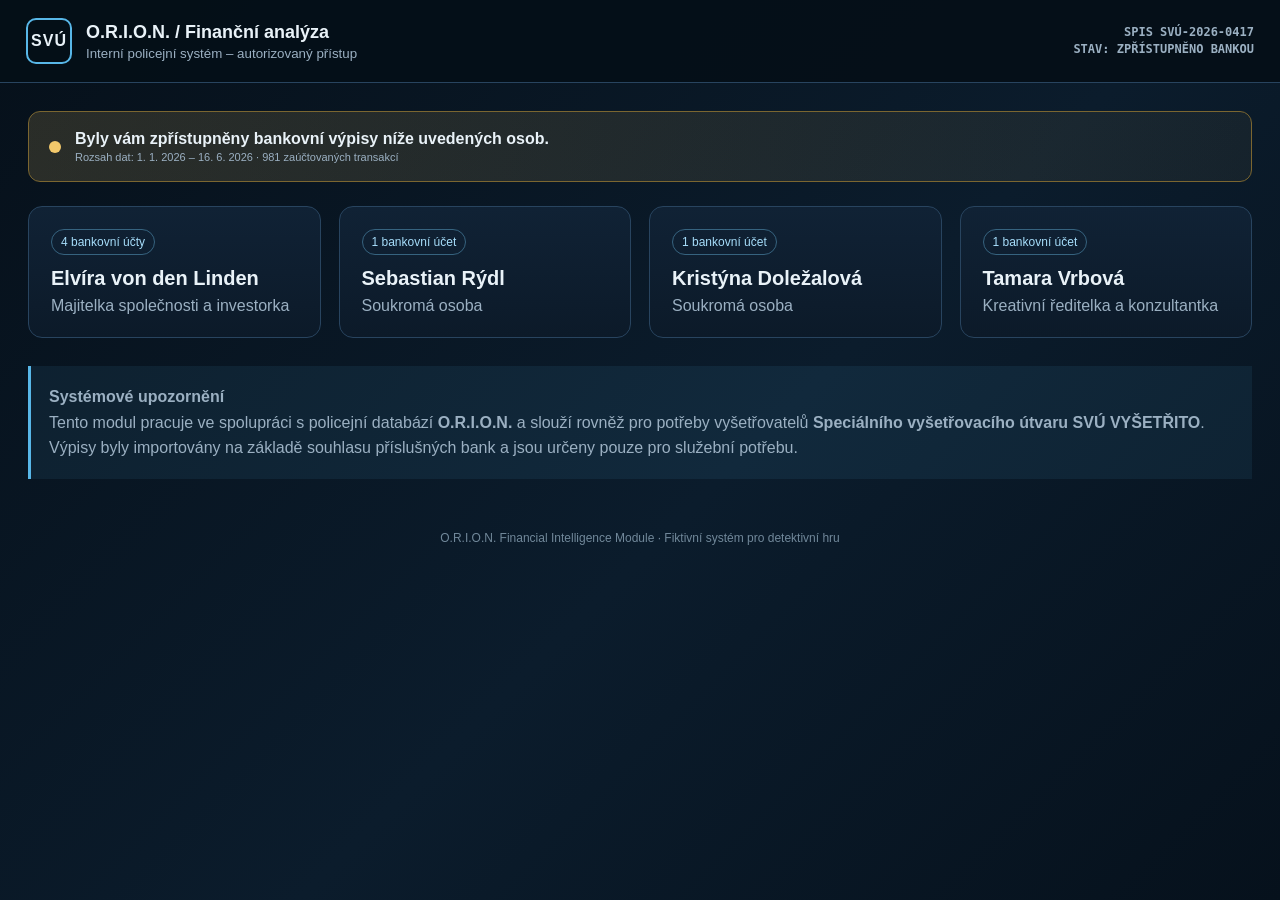
==== index.html @ c295497c "Add files via upload" ====
<!doctype html><html lang="cs"><head><meta charset="utf-8"><meta name="viewport" content="width=device-width,initial-scale=1"><title>O.R.I.O.N. – Bankovní výpisy</title><link rel="stylesheet" href="styles.css"></head><body><header class="topbar"><div class="brand"><div class="mark">SVÚ</div><div><h1>O.R.I.O.N. / Finanční analýza</h1><small>Interní policejní systém – autorizovaný přístup</small></div></div><div class="case">SPIS SVÚ-2026-0417<br>STAV: ZPŘÍSTUPNĚNO BANKOU</div></header><main class="wrap"><section class="notice"><div class="pulse"></div><div><strong>Byly vám zpřístupněny bankovní výpisy níže uvedených osob.</strong><div class="sub">Rozsah dat: 1. 1. 2026 – 16. 6. 2026 · 981 zaúčtovaných transakcí</div></div></section><section class="people"><a class="person-card" href="elvira.html"><span class="badge">4 bankovní účty</span><h2>Elvíra von den Linden</h2><p>Majitelka společnosti a investorka</p></a><a class="person-card" href="sebastian.html"><span class="badge">1 bankovní účet</span><h2>Sebastian Rýdl</h2><p>Soukromá osoba</p></a><a class="person-card" href="kristyna.html"><span class="badge">1 bankovní účet</span><h2>Kristýna Doležalová</h2><p>Soukromá osoba</p></a><a class="person-card" href="tamara.html"><span class="badge">1 bankovní účet</span><h2>Tamara Vrbová</h2><p>Kreativní ředitelka a konzultantka</p></a></section><section class="system-note"><strong>Systémové upozornění</strong><br>Tento modul pracuje ve spolupráci s policejní databází <strong>O.R.I.O.N.</strong> a slouží rovněž pro potřeby vyšetřovatelů <strong>Speciálního vyšetřovacího útvaru SVÚ VYŠETŘITO</strong>. Výpisy byly importovány na základě souhlasu příslušných bank a jsou určeny pouze pro služební potřebu.</section></main><footer class="footer">O.R.I.O.N. Financial Intelligence Module · Fiktivní systém pro detektivní hru</footer></body></html>
---- styles.css ----
*{box-sizing:border-box} :root{--bg:#08131f;--panel:#102235;--panel2:#0c1a29;--line:#28445f;--text:#e9f2f8;--muted:#9bb0c2;--accent:#58b7e8;--ok:#73d1a4;--warn:#f3c96b;--danger:#f27676} body{margin:0;font-family:Inter,Segoe UI,Arial,sans-serif;background:linear-gradient(135deg,#06101a,#0b1c2c 55%,#06111c);color:var(--text);min-height:100vh} a{color:inherit}.topbar{display:flex;align-items:center;justify-content:space-between;padding:18px 26px;border-bottom:1px solid var(--line);background:rgba(5,15,24,.95);position:sticky;top:0;z-index:20}.brand{display:flex;gap:14px;align-items:center}.mark{width:46px;height:46px;border:2px solid var(--accent);border-radius:10px;display:grid;place-items:center;font-weight:800;letter-spacing:1px}.brand h1{font-size:18px;margin:0}.brand small{display:block;color:var(--muted);margin-top:3px}.case{font:600 12px/1.4 ui-monospace,monospace;color:var(--muted);text-align:right}.wrap{max-width:1500px;margin:0 auto;padding:28px}.notice{border:1px solid #7b6630;background:linear-gradient(90deg,rgba(243,201,107,.15),rgba(243,201,107,.05));padding:18px 20px;border-radius:12px;display:flex;gap:14px;align-items:center;margin-bottom:24px}.pulse{width:12px;height:12px;border-radius:50%;background:var(--warn);box-shadow:0 0 0 0 rgba(243,201,107,.7);animation:pulse 1.35s infinite}@keyframes pulse{70%{box-shadow:0 0 0 12px rgba(243,201,107,0)}100%{box-shadow:0 0 0 0 rgba(243,201,107,0)}}.people{display:grid;grid-template-columns:repeat(4,minmax(0,1fr));gap:18px}.person-card{display:block;text-decoration:none;background:linear-gradient(180deg,var(--panel),var(--panel2));border:1px solid var(--line);border-radius:14px;padding:22px;transition:.2s}.person-card:hover{transform:translateY(-3px);border-color:var(--accent);box-shadow:0 14px 30px rgba(0,0,0,.25)}.person-card h2{font-size:20px;margin:12px 0 7px}.person-card p{color:var(--muted);margin:0}.badge{display:inline-flex;align-items:center;gap:6px;padding:5px 9px;border-radius:999px;border:1px solid #36637f;color:#a6ddfa;font-size:12px}.system-note{margin-top:28px;padding:18px;border-left:3px solid var(--accent);background:rgba(88,183,232,.08);color:var(--muted);line-height:1.6}.footer{padding:24px 28px;color:#71889a;text-align:center;font-size:12px}.back{text-decoration:none;color:#bde7ff;font-size:13px}.person-head{display:flex;justify-content:space-between;align-items:flex-end;gap:20px;margin-bottom:18px}.person-head h2{font-size:30px;margin:8px 0 4px}.person-head p{margin:0;color:var(--muted)}.account-tabs{display:flex;gap:10px;flex-wrap:wrap;margin-bottom:18px}.account-tab{cursor:pointer;background:#0b1a29;border:1px solid var(--line);color:var(--text);border-radius:10px;padding:11px 14px;text-align:left}.account-tab.active{border-color:var(--accent);background:#12314a;box-shadow:inset 0 0 0 1px rgba(88,183,232,.25)}.account-tab small{display:block;color:var(--muted);margin-top:4px}.detail-grid{display:grid;grid-template-columns:minmax(0,1fr) 360px;gap:20px}.panel{background:rgba(13,29,44,.92);border:1px solid var(--line);border-radius:14px;overflow:hidden}.panel-head{padding:18px 20px;border-bottom:1px solid var(--line);display:flex;justify-content:space-between;gap:16px;align-items:center}.panel-head h3{margin:0;font-size:16px}.balance{font-size:25px;font-weight:800}.balance small{display:block;text-align:right;color:var(--muted);font-size:11px;font-weight:500}.stats{display:grid;grid-template-columns:repeat(3,1fr);gap:1px;background:var(--line);border-bottom:1px solid var(--line)}.stat{background:#0e2031;padding:13px 16px}.stat span{display:block;color:var(--muted);font-size:11px;text-transform:uppercase}.stat strong{display:block;margin-top:5px;font-size:15px}.filters{display:grid;grid-template-columns:180px minmax(190px,1fr) 155px 155px auto;gap:10px;padding:15px;border-bottom:1px solid var(--line);background:#0a1927}.filters input,.filters select,.analysis-box select{width:100%;background:#071421;border:1px solid #31506a;color:var(--text);border-radius:8px;padding:10px 11px}.btn{cursor:pointer;background:#1685ba;color:white;border:0;border-radius:8px;padding:10px 14px;font-weight:700}.btn.secondary{background:#263f54}.search-hint{font-size:11px;color:var(--muted);padding:0 15px 12px;background:#0a1927}.table-wrap{overflow:auto;max-height:650px}.tx-table{width:100%;border-collapse:collapse;min-width:1050px}.tx-table th{position:sticky;top:0;background:#10263a;color:#9fb5c6;text-align:left;font-size:11px;text-transform:uppercase;letter-spacing:.04em;padding:10px 12px;border-bottom:1px solid var(--line);z-index:2}.tx-table td{padding:12px;border-bottom:1px solid rgba(40,68,95,.55);font-size:13px;vertical-align:top}.tx-table tr:hover td{background:rgba(88,183,232,.04)}.cp{font-weight:700}.sub{color:var(--muted);font-size:11px;margin-top:3px}.amount{text-align:right;font-weight:800;white-space:nowrap}.amount.in{color:var(--ok)}.amount.out{color:#ff9c9c}.side{display:flex;flex-direction:column;gap:16px}.analysis-box{padding:18px}.analysis-box h3{margin:0 0 7px;font-size:16px}.analysis-box p{color:var(--muted);font-size:12px;line-height:1.5;margin:0 0 14px}.analysis-box .btn{width:100%;margin-top:10px}.progress{height:8px;background:#07131f;border-radius:999px;overflow:hidden;margin-top:12px;display:none}.progress i{display:block;height:100%;width:0;background:linear-gradient(90deg,#4ca8d6,#78d8b0)}.analysis-results{margin-top:14px;max-height:390px;overflow:auto}.result-card{border:1px solid #2b4a64;border-radius:10px;padding:12px;margin-bottom:10px;background:#0a1a28}.result-card h4{margin:0 0 8px;font-size:13px}.result-card .row{display:flex;justify-content:space-between;gap:12px;padding:6px 0;border-top:1px solid rgba(40,68,95,.5);font-size:12px}.empty{padding:24px;color:var(--muted);text-align:center}.tag{display:inline-block;padding:3px 7px;border-radius:999px;background:#183a52;color:#b9e6ff;font-size:10px}.statusline{font-size:12px;color:var(--muted);padding:10px 15px;border-bottom:1px solid var(--line)}.noscript{margin:30px;padding:20px;background:#402020}@media(max-width:1100px){.people{grid-template-columns:repeat(2,1fr)}.detail-grid{grid-template-columns:1fr}.side{display:grid;grid-template-columns:1fr 1fr}.filters{grid-template-columns:1fr 1fr}.filters .btn{grid-column:span 2}}@media(max-width:680px){.wrap{padding:16px}.people{grid-template-columns:1fr}.topbar{padding:14px}.case{display:none}.person-head{align-items:flex-start;flex-direction:column}.side{grid-template-columns:1fr}.filters{grid-template-columns:1fr}.filters .btn{grid-column:auto}.stats{grid-template-columns:1fr}.panel-head{align-items:flex-start;flex-direction:column}.balance small{text-align:left}}
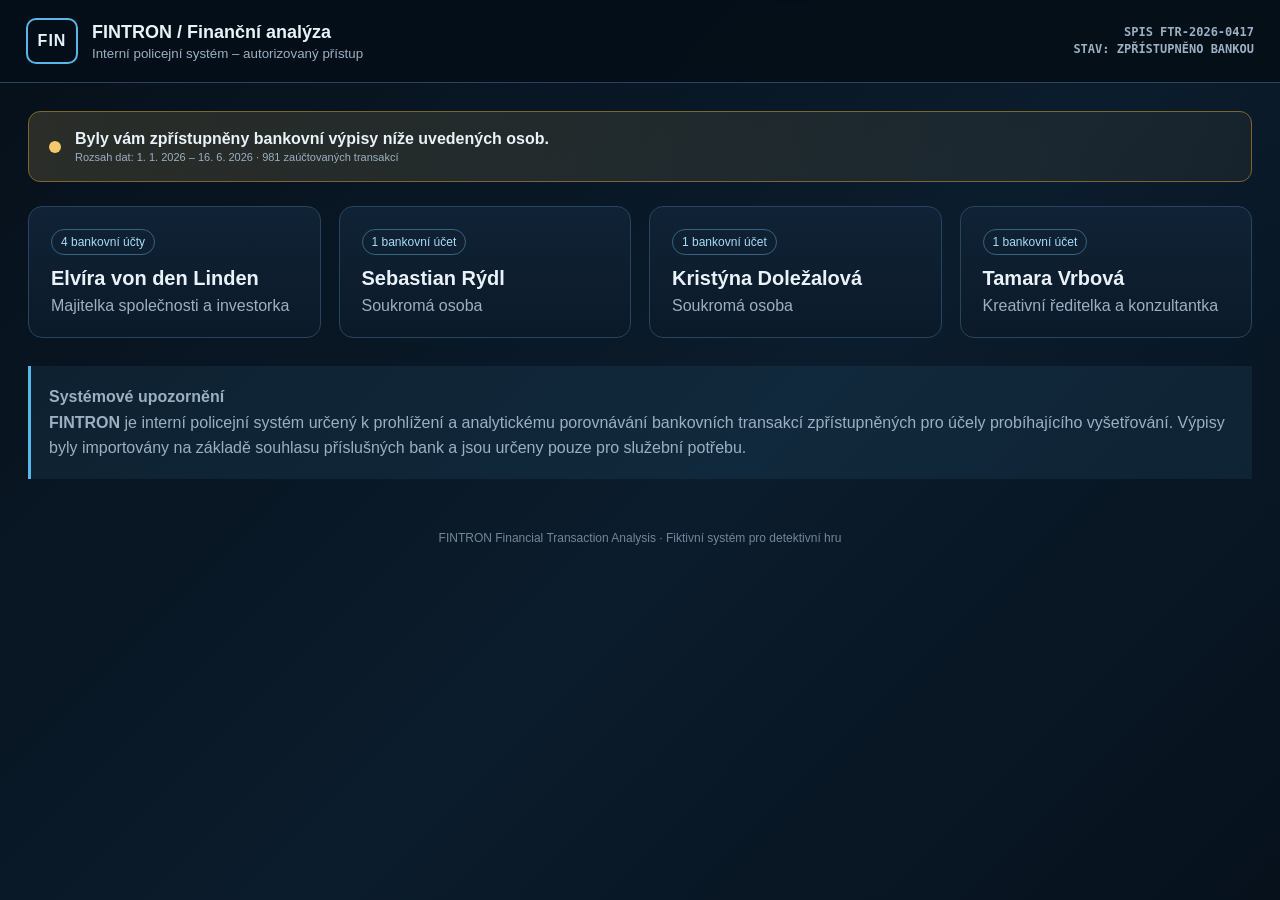
==== commit 02464551: "Add files via upload" ====
--- a/index.html
+++ b/index.html
@@ -1 +1 @@
-<!doctype html><html lang="cs"><head><meta charset="utf-8"><meta name="viewport" content="width=device-width,initial-scale=1"><title>O.R.I.O.N. – Bankovní výpisy</title><link rel="stylesheet" href="styles.css"></head><body><header class="topbar"><div class="brand"><div class="mark">SVÚ</div><div><h1>O.R.I.O.N. / Finanční analýza</h1><small>Interní policejní systém – autorizovaný přístup</small></div></div><div class="case">SPIS SVÚ-2026-0417<br>STAV: ZPŘÍSTUPNĚNO BANKOU</div></header><main class="wrap"><section class="notice"><div class="pulse"></div><div><strong>Byly vám zpřístupněny bankovní výpisy níže uvedených osob.</strong><div class="sub">Rozsah dat: 1. 1. 2026 – 16. 6. 2026 · 981 zaúčtovaných transakcí</div></div></section><section class="people"><a class="person-card" href="elvira.html"><span class="badge">4 bankovní účty</span><h2>Elvíra von den Linden</h2><p>Majitelka společnosti a investorka</p></a><a class="person-card" href="sebastian.html"><span class="badge">1 bankovní účet</span><h2>Sebastian Rýdl</h2><p>Soukromá osoba</p></a><a class="person-card" href="kristyna.html"><span class="badge">1 bankovní účet</span><h2>Kristýna Doležalová</h2><p>Soukromá osoba</p></a><a class="person-card" href="tamara.html"><span class="badge">1 bankovní účet</span><h2>Tamara Vrbová</h2><p>Kreativní ředitelka a konzultantka</p></a></section><section class="system-note"><strong>Systémové upozornění</strong><br>Tento modul pracuje ve spolupráci s policejní databází <strong>O.R.I.O.N.</strong> a slouží rovněž pro potřeby vyšetřovatelů <strong>Speciálního vyšetřovacího útvaru SVÚ VYŠETŘITO</strong>. Výpisy byly importovány na základě souhlasu příslušných bank a jsou určeny pouze pro služební potřebu.</section></main><footer class="footer">O.R.I.O.N. Financial Intelligence Module · Fiktivní systém pro detektivní hru</footer></body></html>+<!doctype html><html lang="cs"><head><meta charset="utf-8"><meta name="viewport" content="width=device-width,initial-scale=1"><title>FINTRON – Bankovní výpisy</title><link rel="stylesheet" href="styles.css"></head><body><header class="topbar"><div class="brand"><div class="mark">FIN</div><div><h1>FINTRON / Finanční analýza</h1><small>Interní policejní systém – autorizovaný přístup</small></div></div><div class="case">SPIS FTR-2026-0417<br>STAV: ZPŘÍSTUPNĚNO BANKOU</div></header><main class="wrap"><section class="notice"><div class="pulse"></div><div><strong>Byly vám zpřístupněny bankovní výpisy níže uvedených osob.</strong><div class="sub">Rozsah dat: 1. 1. 2026 – 16. 6. 2026 · 981 zaúčtovaných transakcí</div></div></section><section class="people"><a class="person-card" href="elvira.html"><span class="badge">4 bankovní účty</span><h2>Elvíra von den Linden</h2><p>Majitelka společnosti a investorka</p></a><a class="person-card" href="sebastian.html"><span class="badge">1 bankovní účet</span><h2>Sebastian Rýdl</h2><p>Soukromá osoba</p></a><a class="person-card" href="kristyna.html"><span class="badge">1 bankovní účet</span><h2>Kristýna Doležalová</h2><p>Soukromá osoba</p></a><a class="person-card" href="tamara.html"><span class="badge">1 bankovní účet</span><h2>Tamara Vrbová</h2><p>Kreativní ředitelka a konzultantka</p></a></section><section class="system-note"><strong>Systémové upozornění</strong><br><strong>FINTRON</strong> je interní policejní systém určený k prohlížení a analytickému porovnávání bankovních transakcí zpřístupněných pro účely probíhajícího vyšetřování. Výpisy byly importovány na základě souhlasu příslušných bank a jsou určeny pouze pro služební potřebu.</section></main><footer class="footer">FINTRON Financial Transaction Analysis · Fiktivní systém pro detektivní hru</footer></body></html>
--- a/styles.css
+++ b/styles.css
@@ -1 +1 @@
-*{box-sizing:border-box} :root{--bg:#08131f;--panel:#102235;--panel2:#0c1a29;--line:#28445f;--text:#e9f2f8;--muted:#9bb0c2;--accent:#58b7e8;--ok:#73d1a4;--warn:#f3c96b;--danger:#f27676} body{margin:0;font-family:Inter,Segoe UI,Arial,sans-serif;background:linear-gradient(135deg,#06101a,#0b1c2c 55%,#06111c);color:var(--text);min-height:100vh} a{color:inherit}.topbar{display:flex;align-items:center;justify-content:space-between;padding:18px 26px;border-bottom:1px solid var(--line);background:rgba(5,15,24,.95);position:sticky;top:0;z-index:20}.brand{display:flex;gap:14px;align-items:center}.mark{width:46px;height:46px;border:2px solid var(--accent);border-radius:10px;display:grid;place-items:center;font-weight:800;letter-spacing:1px}.brand h1{font-size:18px;margin:0}.brand small{display:block;color:var(--muted);margin-top:3px}.case{font:600 12px/1.4 ui-monospace,monospace;color:var(--muted);text-align:right}.wrap{max-width:1500px;margin:0 auto;padding:28px}.notice{border:1px solid #7b6630;background:linear-gradient(90deg,rgba(243,201,107,.15),rgba(243,201,107,.05));padding:18px 20px;border-radius:12px;display:flex;gap:14px;align-items:center;margin-bottom:24px}.pulse{width:12px;height:12px;border-radius:50%;background:var(--warn);box-shadow:0 0 0 0 rgba(243,201,107,.7);animation:pulse 1.35s infinite}@keyframes pulse{70%{box-shadow:0 0 0 12px rgba(243,201,107,0)}100%{box-shadow:0 0 0 0 rgba(243,201,107,0)}}.people{display:grid;grid-template-columns:repeat(4,minmax(0,1fr));gap:18px}.person-card{display:block;text-decoration:none;background:linear-gradient(180deg,var(--panel),var(--panel2));border:1px solid var(--line);border-radius:14px;padding:22px;transition:.2s}.person-card:hover{transform:translateY(-3px);border-color:var(--accent);box-shadow:0 14px 30px rgba(0,0,0,.25)}.person-card h2{font-size:20px;margin:12px 0 7px}.person-card p{color:var(--muted);margin:0}.badge{display:inline-flex;align-items:center;gap:6px;padding:5px 9px;border-radius:999px;border:1px solid #36637f;color:#a6ddfa;font-size:12px}.system-note{margin-top:28px;padding:18px;border-left:3px solid var(--accent);background:rgba(88,183,232,.08);color:var(--muted);line-height:1.6}.footer{padding:24px 28px;color:#71889a;text-align:center;font-size:12px}.back{text-decoration:none;color:#bde7ff;font-size:13px}.person-head{display:flex;justify-content:space-between;align-items:flex-end;gap:20px;margin-bottom:18px}.person-head h2{font-size:30px;margin:8px 0 4px}.person-head p{margin:0;color:var(--muted)}.account-tabs{display:flex;gap:10px;flex-wrap:wrap;margin-bottom:18px}.account-tab{cursor:pointer;background:#0b1a29;border:1px solid var(--line);color:var(--text);border-radius:10px;padding:11px 14px;text-align:left}.account-tab.active{border-color:var(--accent);background:#12314a;box-shadow:inset 0 0 0 1px rgba(88,183,232,.25)}.account-tab small{display:block;color:var(--muted);margin-top:4px}.detail-grid{display:grid;grid-template-columns:minmax(0,1fr) 360px;gap:20px}.panel{background:rgba(13,29,44,.92);border:1px solid var(--line);border-radius:14px;overflow:hidden}.panel-head{padding:18px 20px;border-bottom:1px solid var(--line);display:flex;justify-content:space-between;gap:16px;align-items:center}.panel-head h3{margin:0;font-size:16px}.balance{font-size:25px;font-weight:800}.balance small{display:block;text-align:right;color:var(--muted);font-size:11px;font-weight:500}.stats{display:grid;grid-template-columns:repeat(3,1fr);gap:1px;background:var(--line);border-bottom:1px solid var(--line)}.stat{background:#0e2031;padding:13px 16px}.stat span{display:block;color:var(--muted);font-size:11px;text-transform:uppercase}.stat strong{display:block;margin-top:5px;font-size:15px}.filters{display:grid;grid-template-columns:180px minmax(190px,1fr) 155px 155px auto;gap:10px;padding:15px;border-bottom:1px solid var(--line);background:#0a1927}.filters input,.filters select,.analysis-box select{width:100%;background:#071421;border:1px solid #31506a;color:var(--text);border-radius:8px;padding:10px 11px}.btn{cursor:pointer;background:#1685ba;color:white;border:0;border-radius:8px;padding:10px 14px;font-weight:700}.btn.secondary{background:#263f54}.search-hint{font-size:11px;color:var(--muted);padding:0 15px 12px;background:#0a1927}.table-wrap{overflow:auto;max-height:650px}.tx-table{width:100%;border-collapse:collapse;min-width:1050px}.tx-table th{position:sticky;top:0;background:#10263a;color:#9fb5c6;text-align:left;font-size:11px;text-transform:uppercase;letter-spacing:.04em;padding:10px 12px;border-bottom:1px solid var(--line);z-index:2}.tx-table td{padding:12px;border-bottom:1px solid rgba(40,68,95,.55);font-size:13px;vertical-align:top}.tx-table tr:hover td{background:rgba(88,183,232,.04)}.cp{font-weight:700}.sub{color:var(--muted);font-size:11px;margin-top:3px}.amount{text-align:right;font-weight:800;white-space:nowrap}.amount.in{color:var(--ok)}.amount.out{color:#ff9c9c}.side{display:flex;flex-direction:column;gap:16px}.analysis-box{padding:18px}.analysis-box h3{margin:0 0 7px;font-size:16px}.analysis-box p{color:var(--muted);font-size:12px;line-height:1.5;margin:0 0 14px}.analysis-box .btn{width:100%;margin-top:10px}.progress{height:8px;background:#07131f;border-radius:999px;overflow:hidden;margin-top:12px;display:none}.progress i{display:block;height:100%;width:0;background:linear-gradient(90deg,#4ca8d6,#78d8b0)}.analysis-results{margin-top:14px;max-height:390px;overflow:auto}.result-card{border:1px solid #2b4a64;border-radius:10px;padding:12px;margin-bottom:10px;background:#0a1a28}.result-card h4{margin:0 0 8px;font-size:13px}.result-card .row{display:flex;justify-content:space-between;gap:12px;padding:6px 0;border-top:1px solid rgba(40,68,95,.5);font-size:12px}.empty{padding:24px;color:var(--muted);text-align:center}.tag{display:inline-block;padding:3px 7px;border-radius:999px;background:#183a52;color:#b9e6ff;font-size:10px}.statusline{font-size:12px;color:var(--muted);padding:10px 15px;border-bottom:1px solid var(--line)}.noscript{margin:30px;padding:20px;background:#402020}@media(max-width:1100px){.people{grid-template-columns:repeat(2,1fr)}.detail-grid{grid-template-columns:1fr}.side{display:grid;grid-template-columns:1fr 1fr}.filters{grid-template-columns:1fr 1fr}.filters .btn{grid-column:span 2}}@media(max-width:680px){.wrap{padding:16px}.people{grid-template-columns:1fr}.topbar{padding:14px}.case{display:none}.person-head{align-items:flex-start;flex-direction:column}.side{grid-template-columns:1fr}.filters{grid-template-columns:1fr}.filters .btn{grid-column:auto}.stats{grid-template-columns:1fr}.panel-head{align-items:flex-start;flex-direction:column}.balance small{text-align:left}}+*{box-sizing:border-box}:root{--bg:#07121d;--panel:#102235;--panel2:#0b1a29;--line:#28445f;--text:#e9f2f8;--muted:#9bb0c2;--accent:#58b7e8;--ok:#73d1a4;--warn:#f3c96b;--danger:#f27676}html{scroll-behavior:smooth}body{margin:0;font-family:Inter,Segoe UI,Arial,sans-serif;background:linear-gradient(135deg,#06101a,#0b1c2c 55%,#06111c);color:var(--text);min-height:100vh}a{color:inherit}.topbar{display:flex;align-items:center;justify-content:space-between;padding:18px 26px;border-bottom:1px solid var(--line);background:rgba(5,15,24,.96);position:sticky;top:0;z-index:20;backdrop-filter:blur(10px)}.brand{display:flex;gap:14px;align-items:center}.mark{width:52px;height:46px;border:2px solid var(--accent);border-radius:10px;display:grid;place-items:center;font-weight:900;letter-spacing:1px}.brand h1{font-size:18px;margin:0}.brand small{display:block;color:var(--muted);margin-top:3px}.case{font:600 12px/1.4 ui-monospace,monospace;color:var(--muted);text-align:right}.wrap{max-width:1520px;margin:0 auto;padding:28px}.notice{border:1px solid #7b6630;background:linear-gradient(90deg,rgba(243,201,107,.15),rgba(243,201,107,.05));padding:18px 20px;border-radius:12px;display:flex;gap:14px;align-items:center;margin-bottom:24px}.pulse{width:12px;height:12px;border-radius:50%;background:var(--warn);box-shadow:0 0 0 0 rgba(243,201,107,.7);animation:pulse 1.35s infinite}@keyframes pulse{70%{box-shadow:0 0 0 12px rgba(243,201,107,0)}100%{box-shadow:0 0 0 0 rgba(243,201,107,0)}}.people{display:grid;grid-template-columns:repeat(4,minmax(0,1fr));gap:18px}.person-card{display:block;text-decoration:none;background:linear-gradient(180deg,var(--panel),var(--panel2));border:1px solid var(--line);border-radius:14px;padding:22px;transition:.2s}.person-card:hover{transform:translateY(-3px);border-color:var(--accent);box-shadow:0 14px 30px rgba(0,0,0,.25)}.person-card h2{font-size:20px;margin:12px 0 7px}.person-card p{color:var(--muted);margin:0}.badge{display:inline-flex;align-items:center;gap:6px;padding:5px 9px;border-radius:999px;border:1px solid #36637f;color:#a6ddfa;font-size:12px}.system-note{margin-top:28px;padding:18px;border-left:3px solid var(--accent);background:rgba(88,183,232,.08);color:var(--muted);line-height:1.6}.footer{padding:24px 28px;color:#71889a;text-align:center;font-size:12px}.back{text-decoration:none;color:#bde7ff;font-size:13px}.person-head{display:flex;justify-content:space-between;align-items:flex-end;gap:20px;margin:18px 0}.person-head h2{font-size:30px;margin:8px 0 4px}.person-head p{margin:0;color:var(--muted)}.account-tabs{display:flex;gap:10px;flex-wrap:wrap;margin-bottom:16px}.account-tab{cursor:pointer;background:#0b1a29;border:1px solid var(--line);color:var(--text);border-radius:10px;padding:11px 14px;text-align:left}.account-tab.active{border-color:var(--accent);background:#12314a;box-shadow:inset 0 0 0 1px rgba(88,183,232,.25)}.account-tab small{display:block;color:var(--muted);margin-top:4px}.mode-toolbar{display:flex;align-items:center;justify-content:space-between;gap:14px;margin-bottom:18px;padding:12px 14px;border:1px solid var(--line);border-radius:12px;background:rgba(8,24,38,.8)}.mode-status{display:flex;align-items:center;gap:10px;color:var(--muted);font-size:12px}.mode-status:before{content:"";width:8px;height:8px;border-radius:50%;background:var(--ok);box-shadow:0 0 10px rgba(115,209,164,.7)}.panel{background:rgba(13,29,44,.92);border:1px solid var(--line);border-radius:14px;overflow:hidden}.panel-head{padding:18px 20px;border-bottom:1px solid var(--line);display:flex;justify-content:space-between;gap:16px;align-items:center}.panel-head h3{margin:0;font-size:16px}.balance{font-size:25px;font-weight:800}.balance small{display:block;text-align:right;color:var(--muted);font-size:11px;font-weight:500}.stats{display:grid;grid-template-columns:repeat(3,1fr);gap:1px;background:var(--line);border-bottom:1px solid var(--line)}.stat{background:#0e2031;padding:13px 16px}.stat span{display:block;color:var(--muted);font-size:11px;text-transform:uppercase}.stat strong{display:block;margin-top:5px;font-size:15px}.filters{display:grid;grid-template-columns:180px minmax(190px,1fr) 155px 155px auto;gap:10px;padding:15px;border-bottom:1px solid var(--line);background:#0a1927}.filters input,.filters select,.analysis-controls select{width:100%;background:#071421;border:1px solid #31506a;color:var(--text);border-radius:8px;padding:10px 11px}.btn{cursor:pointer;background:#1685ba;color:white;border:0;border-radius:8px;padding:10px 14px;font-weight:700}.btn:hover{filter:brightness(1.08)}.btn.secondary{background:#263f54}.btn.analysis-main{padding:11px 18px;background:linear-gradient(135deg,#167fae,#245ec4)}.btn.exit{background:#53313a;border:1px solid #8b4c59}.search-hint{font-size:11px;color:var(--muted);padding:0 15px 12px;background:#0a1927}.table-wrap{overflow:auto;max-height:650px}.tx-table{width:100%;border-collapse:collapse;min-width:1050px}.tx-table th{position:sticky;top:0;background:#10263a;color:#9fb5c6;text-align:left;font-size:11px;text-transform:uppercase;letter-spacing:.04em;padding:10px 12px;border-bottom:1px solid var(--line);z-index:2}.tx-table td{padding:12px;border-bottom:1px solid rgba(40,68,95,.55);font-size:13px;vertical-align:top}.tx-table tr:hover td{background:rgba(88,183,232,.04)}.cp{font-weight:700}.sub{color:var(--muted);font-size:11px;margin-top:3px}.amount{text-align:right;font-weight:800;white-space:nowrap}.amount.in{color:var(--ok)}.amount.out{color:#ff9c9c}.empty{padding:24px;color:var(--muted);text-align:center}.tag{display:inline-block;padding:3px 7px;border-radius:999px;background:#183a52;color:#b9e6ff;font-size:10px}.statusline{font-size:12px;color:var(--muted);padding:10px 15px;border-bottom:1px solid var(--line)}[hidden]{display:none!important}.analysis-panel{min-height:650px}.analysis-header{padding:22px;border-bottom:1px solid var(--line);background:linear-gradient(100deg,#10283d,#0a1a29)}.analysis-header h2{margin:0 0 6px;font-size:24px}.analysis-header p{margin:0;color:var(--muted)}.analysis-source{display:flex;align-items:center;gap:14px;margin-top:18px;padding:14px;border:1px solid #315470;border-radius:10px;background:#081826}.analysis-source:before{content:"AKTIVNÍ ÚČET";font-size:10px;letter-spacing:.08em;color:var(--accent)}.analysis-source strong{font-size:15px}.analysis-source span{color:var(--muted);font-size:12px}.analysis-controls{display:grid;grid-template-columns:minmax(260px,1fr) minmax(380px,1.4fr) auto;gap:12px;padding:18px 22px;border-bottom:1px solid var(--line);background:#0a1927}.analysis-controls label{display:flex;flex-direction:column;gap:7px;color:var(--muted);font-size:11px;text-transform:uppercase;letter-spacing:.04em}.analysis-controls .btn{align-self:end;min-height:42px}.analysis-progress{margin:22px;border:1px solid #315470;border-radius:12px;padding:18px;background:#081826;display:none}.analysis-progress-top{display:flex;justify-content:space-between;gap:15px;margin-bottom:12px}.analysis-progress-top span{color:var(--muted);font-size:12px}.progress-track{height:10px;background:#04101a;border-radius:999px;overflow:hidden}.progress-track i{display:block;height:100%;width:0;background:linear-gradient(90deg,#4ca8d6,#78d8b0);transition:width .08s linear}.analysis-results{padding:22px}.analysis-placeholder,.analysis-empty{text-align:center;padding:90px 20px;color:var(--muted)}.analysis-placeholder h3,.analysis-empty h3{color:var(--text);margin:12px 0 7px}.analysis-symbol{width:72px;height:72px;border:1px solid #315470;border-radius:50%;display:grid;place-items:center;margin:0 auto;font-size:34px;color:var(--accent)}.analysis-summary{display:grid;grid-template-columns:repeat(3,1fr);gap:12px;margin-bottom:20px}.analysis-summary>div{padding:14px 16px;border:1px solid var(--line);border-radius:10px;background:#0a1a28}.analysis-summary span{display:block;color:var(--muted);font-size:10px;text-transform:uppercase}.analysis-summary strong{display:block;margin-top:6px;font-size:17px}.compare-heading{display:grid;grid-template-columns:1fr auto 1fr;align-items:center;gap:18px;padding:18px;border:1px solid #315470;border-radius:12px;background:#0a1a28;margin-bottom:14px}.compare-heading>div:first-child{text-align:left}.compare-heading>div:last-child{text-align:right}.compare-heading strong,.compare-heading span{display:block}.compare-heading span{color:var(--muted);font-size:12px;margin-top:4px}.compare-link{font-size:10px;letter-spacing:.1em;color:var(--accent);padding:8px 12px;border:1px solid #315470;border-radius:999px}.transfer-list,.common-list{display:flex;flex-direction:column;gap:14px}.transfer-card{border:1px solid var(--line);border-radius:12px;background:#0a1a28;padding:16px}.transfer-date{color:var(--muted);font-size:11px;margin-bottom:12px}.flow-line{display:grid;grid-template-columns:1fr minmax(180px,320px) 1fr;align-items:center;gap:15px}.flow-person{padding:14px;border-radius:10px;background:#10283d;border:1px solid #315470}.flow-person.target{text-align:right}.flow-person strong,.flow-person span{display:block}.flow-person span{font-size:11px;color:var(--muted);margin-top:4px}.flow-arrow{text-align:center;display:flex;flex-direction:column;align-items:center}.flow-arrow span{font-size:18px;font-weight:800;color:var(--warn)}.flow-arrow b{font-size:34px;line-height:1;color:var(--accent);font-weight:400}.analysis-tx-meta{display:flex;gap:9px;flex-wrap:wrap;margin-top:12px;color:var(--muted);font-size:11px}.analysis-tx-meta span{padding:4px 7px;background:#071421;border-radius:6px}.common-card{border:1px solid var(--line);border-radius:14px;background:#091927;overflow:hidden}.common-center{text-align:center;padding:18px;border-bottom:1px solid var(--line);background:#10283d}.common-center h3{margin:8px 0 3px}.common-center p{margin:0;color:var(--muted);font-size:12px}.match-badge{display:inline-block;color:#bce9ff;border:1px solid #3b6f8b;border-radius:999px;padding:5px 9px;font-size:10px;text-transform:uppercase;letter-spacing:.05em}.common-branches{display:grid;grid-template-columns:1fr 96px 1fr;gap:0;align-items:stretch}.common-side{padding:18px}.common-side:last-child{text-align:right}.common-person{padding-bottom:12px;border-bottom:1px solid var(--line)}.common-person strong,.common-person span{display:block}.common-person span{color:var(--muted);font-size:11px;margin-top:4px}.shared-node{display:grid;place-items:center;border-left:1px solid var(--line);border-right:1px solid var(--line);background:#071421;color:var(--accent);font-size:9px;text-align:center;letter-spacing:.08em}.common-tx-list{display:flex;flex-direction:column;gap:10px;margin-top:12px}.common-tx{padding:12px;border:1px solid #25445f;border-radius:9px;background:#0c2031;text-align:left}.mini-flow{display:flex;align-items:center;gap:8px;font-size:11px;margin-bottom:8px}.mini-flow i{font-style:normal;color:var(--accent);font-size:17px}.common-tx>.amount{display:block;text-align:left}.noscript{margin:30px;padding:20px;background:#402020}@media(max-width:1100px){.people{grid-template-columns:repeat(2,1fr)}.filters{grid-template-columns:1fr 1fr}.filters .btn{grid-column:span 2}.analysis-controls{grid-template-columns:1fr 1fr}.analysis-controls .btn{grid-column:span 2}.common-branches{grid-template-columns:1fr}.shared-node{min-height:55px;border:0;border-top:1px solid var(--line);border-bottom:1px solid var(--line)}.common-side:last-child{text-align:left}}@media(max-width:680px){.wrap{padding:16px}.people{grid-template-columns:1fr}.topbar{padding:14px}.case{display:none}.person-head{align-items:flex-start;flex-direction:column}.filters{grid-template-columns:1fr}.filters .btn{grid-column:auto}.stats,.analysis-summary{grid-template-columns:1fr}.panel-head{align-items:flex-start;flex-direction:column}.balance small{text-align:left}.mode-toolbar{align-items:flex-start;flex-direction:column}.analysis-controls{grid-template-columns:1fr}.analysis-controls .btn{grid-column:auto}.flow-line{grid-template-columns:1fr}.flow-person.target{text-align:left}.flow-arrow b{transform:rotate(90deg)}.compare-heading{grid-template-columns:1fr;text-align:left}.compare-heading>div:last-child{text-align:left}.analysis-source{align-items:flex-start;flex-direction:column}.analysis-results{padding:14px}}
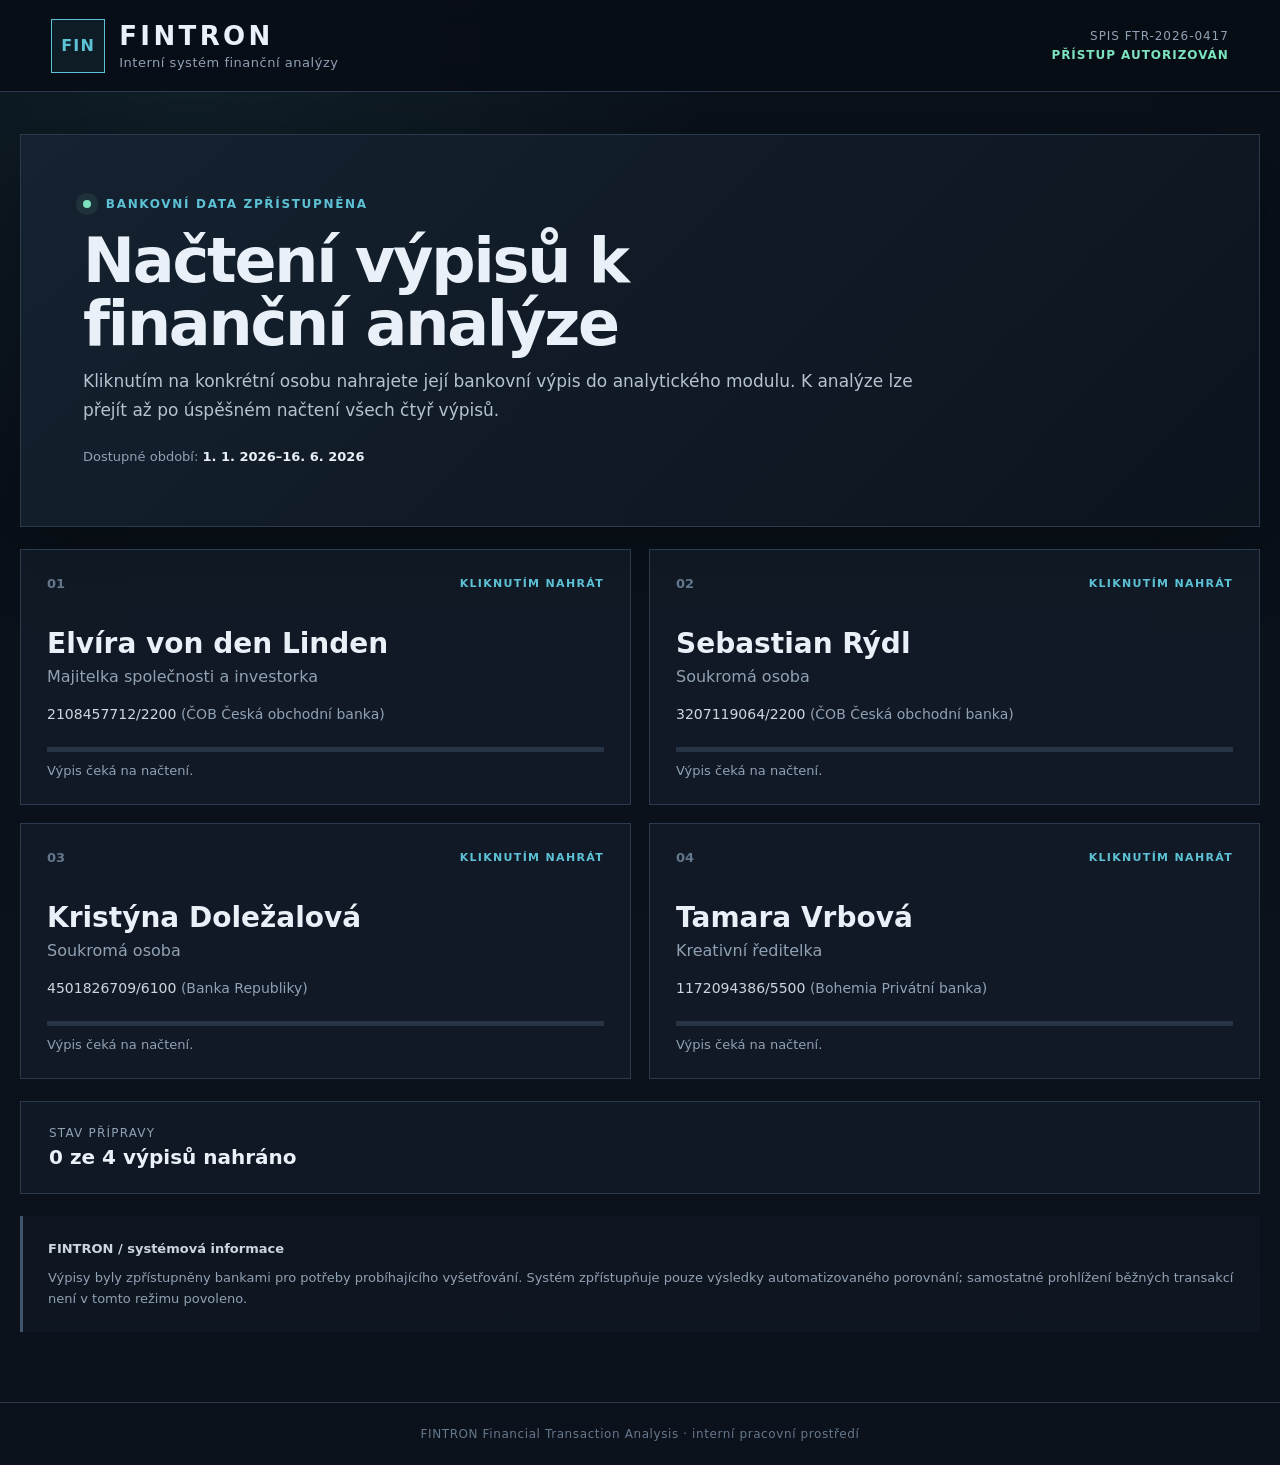
==== commit c775ddfe: "Add files via upload" ====
--- a/index.html
+++ b/index.html
@@ -1 +1,52 @@
-<!doctype html><html lang="cs"><head><meta charset="utf-8"><meta name="viewport" content="width=device-width,initial-scale=1"><title>FINTRON – Bankovní výpisy</title><link rel="stylesheet" href="styles.css"></head><body><header class="topbar"><div class="brand"><div class="mark">FIN</div><div><h1>FINTRON / Finanční analýza</h1><small>Interní policejní systém – autorizovaný přístup</small></div></div><div class="case">SPIS FTR-2026-0417<br>STAV: ZPŘÍSTUPNĚNO BANKOU</div></header><main class="wrap"><section class="notice"><div class="pulse"></div><div><strong>Byly vám zpřístupněny bankovní výpisy níže uvedených osob.</strong><div class="sub">Rozsah dat: 1. 1. 2026 – 16. 6. 2026 · 981 zaúčtovaných transakcí</div></div></section><section class="people"><a class="person-card" href="elvira.html"><span class="badge">4 bankovní účty</span><h2>Elvíra von den Linden</h2><p>Majitelka společnosti a investorka</p></a><a class="person-card" href="sebastian.html"><span class="badge">1 bankovní účet</span><h2>Sebastian Rýdl</h2><p>Soukromá osoba</p></a><a class="person-card" href="kristyna.html"><span class="badge">1 bankovní účet</span><h2>Kristýna Doležalová</h2><p>Soukromá osoba</p></a><a class="person-card" href="tamara.html"><span class="badge">1 bankovní účet</span><h2>Tamara Vrbová</h2><p>Kreativní ředitelka a konzultantka</p></a></section><section class="system-note"><strong>Systémové upozornění</strong><br><strong>FINTRON</strong> je interní policejní systém určený k prohlížení a analytickému porovnávání bankovních transakcí zpřístupněných pro účely probíhajícího vyšetřování. Výpisy byly importovány na základě souhlasu příslušných bank a jsou určeny pouze pro služební potřebu.</section></main><footer class="footer">FINTRON Financial Transaction Analysis · Fiktivní systém pro detektivní hru</footer></body></html>+<!doctype html>
+<html lang="cs">
+<head>
+  <meta charset="utf-8">
+  <meta name="viewport" content="width=device-width, initial-scale=1">
+  <title>FINTRON – Načtení bankovních výpisů</title>
+  <link rel="stylesheet" href="styles.css">
+</head>
+<body data-page="upload">
+  <header class="topbar">
+    <div class="brand">
+      <div class="brand-mark">FIN</div>
+      <div>
+        <h1>FINTRON</h1>
+        <p>Interní systém finanční analýzy</p>
+      </div>
+    </div>
+    <div class="case-meta">
+      <span>SPIS FTR-2026-0417</span>
+      <strong>PŘÍSTUP AUTORIZOVÁN</strong>
+    </div>
+  </header>
+
+  <main class="page-shell upload-page">
+    <section class="hero-panel">
+      <div class="hero-status"><span class="status-dot"></span> BANKOVNÍ DATA ZPŘÍSTUPNĚNA</div>
+      <h2>Načtení výpisů k finanční analýze</h2>
+      <p>Kliknutím na konkrétní osobu nahrajete její bankovní výpis do analytického modulu. K analýze lze přejít až po úspěšném načtení všech čtyř výpisů.</p>
+      <div class="period-line">Dostupné období: <strong>1. 1. 2026–16. 6. 2026</strong></div>
+    </section>
+
+    <section id="uploadGrid" class="upload-grid" aria-label="Výpisy osob"></section>
+
+    <section class="upload-summary">
+      <div>
+        <span>Stav přípravy</span>
+        <strong id="loadedCount">0 ze 4 výpisů nahráno</strong>
+      </div>
+      <button id="goAnalysis" class="primary-action" type="button" hidden>PŘEJÍT K FINANČNÍ ANALÝZE</button>
+    </section>
+
+    <section class="system-note">
+      <strong>FINTRON / systémová informace</strong>
+      <p>Výpisy byly zpřístupněny bankami pro potřeby probíhajícího vyšetřování. Systém zpřístupňuje pouze výsledky automatizovaného porovnání; samostatné prohlížení běžných transakcí není v tomto režimu povoleno.</p>
+    </section>
+  </main>
+
+  <footer>FINTRON Financial Transaction Analysis · interní pracovní prostředí</footer>
+  <script src="data.js"></script>
+  <script src="app.js"></script>
+</body>
+</html>
--- a/styles.css
+++ b/styles.css
@@ -1 +1,327 @@
-*{box-sizing:border-box}:root{--bg:#07121d;--panel:#102235;--panel2:#0b1a29;--line:#28445f;--text:#e9f2f8;--muted:#9bb0c2;--accent:#58b7e8;--ok:#73d1a4;--warn:#f3c96b;--danger:#f27676}html{scroll-behavior:smooth}body{margin:0;font-family:Inter,Segoe UI,Arial,sans-serif;background:linear-gradient(135deg,#06101a,#0b1c2c 55%,#06111c);color:var(--text);min-height:100vh}a{color:inherit}.topbar{display:flex;align-items:center;justify-content:space-between;padding:18px 26px;border-bottom:1px solid var(--line);background:rgba(5,15,24,.96);position:sticky;top:0;z-index:20;backdrop-filter:blur(10px)}.brand{display:flex;gap:14px;align-items:center}.mark{width:52px;height:46px;border:2px solid var(--accent);border-radius:10px;display:grid;place-items:center;font-weight:900;letter-spacing:1px}.brand h1{font-size:18px;margin:0}.brand small{display:block;color:var(--muted);margin-top:3px}.case{font:600 12px/1.4 ui-monospace,monospace;color:var(--muted);text-align:right}.wrap{max-width:1520px;margin:0 auto;padding:28px}.notice{border:1px solid #7b6630;background:linear-gradient(90deg,rgba(243,201,107,.15),rgba(243,201,107,.05));padding:18px 20px;border-radius:12px;display:flex;gap:14px;align-items:center;margin-bottom:24px}.pulse{width:12px;height:12px;border-radius:50%;background:var(--warn);box-shadow:0 0 0 0 rgba(243,201,107,.7);animation:pulse 1.35s infinite}@keyframes pulse{70%{box-shadow:0 0 0 12px rgba(243,201,107,0)}100%{box-shadow:0 0 0 0 rgba(243,201,107,0)}}.people{display:grid;grid-template-columns:repeat(4,minmax(0,1fr));gap:18px}.person-card{display:block;text-decoration:none;background:linear-gradient(180deg,var(--panel),var(--panel2));border:1px solid var(--line);border-radius:14px;padding:22px;transition:.2s}.person-card:hover{transform:translateY(-3px);border-color:var(--accent);box-shadow:0 14px 30px rgba(0,0,0,.25)}.person-card h2{font-size:20px;margin:12px 0 7px}.person-card p{color:var(--muted);margin:0}.badge{display:inline-flex;align-items:center;gap:6px;padding:5px 9px;border-radius:999px;border:1px solid #36637f;color:#a6ddfa;font-size:12px}.system-note{margin-top:28px;padding:18px;border-left:3px solid var(--accent);background:rgba(88,183,232,.08);color:var(--muted);line-height:1.6}.footer{padding:24px 28px;color:#71889a;text-align:center;font-size:12px}.back{text-decoration:none;color:#bde7ff;font-size:13px}.person-head{display:flex;justify-content:space-between;align-items:flex-end;gap:20px;margin:18px 0}.person-head h2{font-size:30px;margin:8px 0 4px}.person-head p{margin:0;color:var(--muted)}.account-tabs{display:flex;gap:10px;flex-wrap:wrap;margin-bottom:16px}.account-tab{cursor:pointer;background:#0b1a29;border:1px solid var(--line);color:var(--text);border-radius:10px;padding:11px 14px;text-align:left}.account-tab.active{border-color:var(--accent);background:#12314a;box-shadow:inset 0 0 0 1px rgba(88,183,232,.25)}.account-tab small{display:block;color:var(--muted);margin-top:4px}.mode-toolbar{display:flex;align-items:center;justify-content:space-between;gap:14px;margin-bottom:18px;padding:12px 14px;border:1px solid var(--line);border-radius:12px;background:rgba(8,24,38,.8)}.mode-status{display:flex;align-items:center;gap:10px;color:var(--muted);font-size:12px}.mode-status:before{content:"";width:8px;height:8px;border-radius:50%;background:var(--ok);box-shadow:0 0 10px rgba(115,209,164,.7)}.panel{background:rgba(13,29,44,.92);border:1px solid var(--line);border-radius:14px;overflow:hidden}.panel-head{padding:18px 20px;border-bottom:1px solid var(--line);display:flex;justify-content:space-between;gap:16px;align-items:center}.panel-head h3{margin:0;font-size:16px}.balance{font-size:25px;font-weight:800}.balance small{display:block;text-align:right;color:var(--muted);font-size:11px;font-weight:500}.stats{display:grid;grid-template-columns:repeat(3,1fr);gap:1px;background:var(--line);border-bottom:1px solid var(--line)}.stat{background:#0e2031;padding:13px 16px}.stat span{display:block;color:var(--muted);font-size:11px;text-transform:uppercase}.stat strong{display:block;margin-top:5px;font-size:15px}.filters{display:grid;grid-template-columns:180px minmax(190px,1fr) 155px 155px auto;gap:10px;padding:15px;border-bottom:1px solid var(--line);background:#0a1927}.filters input,.filters select,.analysis-controls select{width:100%;background:#071421;border:1px solid #31506a;color:var(--text);border-radius:8px;padding:10px 11px}.btn{cursor:pointer;background:#1685ba;color:white;border:0;border-radius:8px;padding:10px 14px;font-weight:700}.btn:hover{filter:brightness(1.08)}.btn.secondary{background:#263f54}.btn.analysis-main{padding:11px 18px;background:linear-gradient(135deg,#167fae,#245ec4)}.btn.exit{background:#53313a;border:1px solid #8b4c59}.search-hint{font-size:11px;color:var(--muted);padding:0 15px 12px;background:#0a1927}.table-wrap{overflow:auto;max-height:650px}.tx-table{width:100%;border-collapse:collapse;min-width:1050px}.tx-table th{position:sticky;top:0;background:#10263a;color:#9fb5c6;text-align:left;font-size:11px;text-transform:uppercase;letter-spacing:.04em;padding:10px 12px;border-bottom:1px solid var(--line);z-index:2}.tx-table td{padding:12px;border-bottom:1px solid rgba(40,68,95,.55);font-size:13px;vertical-align:top}.tx-table tr:hover td{background:rgba(88,183,232,.04)}.cp{font-weight:700}.sub{color:var(--muted);font-size:11px;margin-top:3px}.amount{text-align:right;font-weight:800;white-space:nowrap}.amount.in{color:var(--ok)}.amount.out{color:#ff9c9c}.empty{padding:24px;color:var(--muted);text-align:center}.tag{display:inline-block;padding:3px 7px;border-radius:999px;background:#183a52;color:#b9e6ff;font-size:10px}.statusline{font-size:12px;color:var(--muted);padding:10px 15px;border-bottom:1px solid var(--line)}[hidden]{display:none!important}.analysis-panel{min-height:650px}.analysis-header{padding:22px;border-bottom:1px solid var(--line);background:linear-gradient(100deg,#10283d,#0a1a29)}.analysis-header h2{margin:0 0 6px;font-size:24px}.analysis-header p{margin:0;color:var(--muted)}.analysis-source{display:flex;align-items:center;gap:14px;margin-top:18px;padding:14px;border:1px solid #315470;border-radius:10px;background:#081826}.analysis-source:before{content:"AKTIVNÍ ÚČET";font-size:10px;letter-spacing:.08em;color:var(--accent)}.analysis-source strong{font-size:15px}.analysis-source span{color:var(--muted);font-size:12px}.analysis-controls{display:grid;grid-template-columns:minmax(260px,1fr) minmax(380px,1.4fr) auto;gap:12px;padding:18px 22px;border-bottom:1px solid var(--line);background:#0a1927}.analysis-controls label{display:flex;flex-direction:column;gap:7px;color:var(--muted);font-size:11px;text-transform:uppercase;letter-spacing:.04em}.analysis-controls .btn{align-self:end;min-height:42px}.analysis-progress{margin:22px;border:1px solid #315470;border-radius:12px;padding:18px;background:#081826;display:none}.analysis-progress-top{display:flex;justify-content:space-between;gap:15px;margin-bottom:12px}.analysis-progress-top span{color:var(--muted);font-size:12px}.progress-track{height:10px;background:#04101a;border-radius:999px;overflow:hidden}.progress-track i{display:block;height:100%;width:0;background:linear-gradient(90deg,#4ca8d6,#78d8b0);transition:width .08s linear}.analysis-results{padding:22px}.analysis-placeholder,.analysis-empty{text-align:center;padding:90px 20px;color:var(--muted)}.analysis-placeholder h3,.analysis-empty h3{color:var(--text);margin:12px 0 7px}.analysis-symbol{width:72px;height:72px;border:1px solid #315470;border-radius:50%;display:grid;place-items:center;margin:0 auto;font-size:34px;color:var(--accent)}.analysis-summary{display:grid;grid-template-columns:repeat(3,1fr);gap:12px;margin-bottom:20px}.analysis-summary>div{padding:14px 16px;border:1px solid var(--line);border-radius:10px;background:#0a1a28}.analysis-summary span{display:block;color:var(--muted);font-size:10px;text-transform:uppercase}.analysis-summary strong{display:block;margin-top:6px;font-size:17px}.compare-heading{display:grid;grid-template-columns:1fr auto 1fr;align-items:center;gap:18px;padding:18px;border:1px solid #315470;border-radius:12px;background:#0a1a28;margin-bottom:14px}.compare-heading>div:first-child{text-align:left}.compare-heading>div:last-child{text-align:right}.compare-heading strong,.compare-heading span{display:block}.compare-heading span{color:var(--muted);font-size:12px;margin-top:4px}.compare-link{font-size:10px;letter-spacing:.1em;color:var(--accent);padding:8px 12px;border:1px solid #315470;border-radius:999px}.transfer-list,.common-list{display:flex;flex-direction:column;gap:14px}.transfer-card{border:1px solid var(--line);border-radius:12px;background:#0a1a28;padding:16px}.transfer-date{color:var(--muted);font-size:11px;margin-bottom:12px}.flow-line{display:grid;grid-template-columns:1fr minmax(180px,320px) 1fr;align-items:center;gap:15px}.flow-person{padding:14px;border-radius:10px;background:#10283d;border:1px solid #315470}.flow-person.target{text-align:right}.flow-person strong,.flow-person span{display:block}.flow-person span{font-size:11px;color:var(--muted);margin-top:4px}.flow-arrow{text-align:center;display:flex;flex-direction:column;align-items:center}.flow-arrow span{font-size:18px;font-weight:800;color:var(--warn)}.flow-arrow b{font-size:34px;line-height:1;color:var(--accent);font-weight:400}.analysis-tx-meta{display:flex;gap:9px;flex-wrap:wrap;margin-top:12px;color:var(--muted);font-size:11px}.analysis-tx-meta span{padding:4px 7px;background:#071421;border-radius:6px}.common-card{border:1px solid var(--line);border-radius:14px;background:#091927;overflow:hidden}.common-center{text-align:center;padding:18px;border-bottom:1px solid var(--line);background:#10283d}.common-center h3{margin:8px 0 3px}.common-center p{margin:0;color:var(--muted);font-size:12px}.match-badge{display:inline-block;color:#bce9ff;border:1px solid #3b6f8b;border-radius:999px;padding:5px 9px;font-size:10px;text-transform:uppercase;letter-spacing:.05em}.common-branches{display:grid;grid-template-columns:1fr 96px 1fr;gap:0;align-items:stretch}.common-side{padding:18px}.common-side:last-child{text-align:right}.common-person{padding-bottom:12px;border-bottom:1px solid var(--line)}.common-person strong,.common-person span{display:block}.common-person span{color:var(--muted);font-size:11px;margin-top:4px}.shared-node{display:grid;place-items:center;border-left:1px solid var(--line);border-right:1px solid var(--line);background:#071421;color:var(--accent);font-size:9px;text-align:center;letter-spacing:.08em}.common-tx-list{display:flex;flex-direction:column;gap:10px;margin-top:12px}.common-tx{padding:12px;border:1px solid #25445f;border-radius:9px;background:#0c2031;text-align:left}.mini-flow{display:flex;align-items:center;gap:8px;font-size:11px;margin-bottom:8px}.mini-flow i{font-style:normal;color:var(--accent);font-size:17px}.common-tx>.amount{display:block;text-align:left}.noscript{margin:30px;padding:20px;background:#402020}@media(max-width:1100px){.people{grid-template-columns:repeat(2,1fr)}.filters{grid-template-columns:1fr 1fr}.filters .btn{grid-column:span 2}.analysis-controls{grid-template-columns:1fr 1fr}.analysis-controls .btn{grid-column:span 2}.common-branches{grid-template-columns:1fr}.shared-node{min-height:55px;border:0;border-top:1px solid var(--line);border-bottom:1px solid var(--line)}.common-side:last-child{text-align:left}}@media(max-width:680px){.wrap{padding:16px}.people{grid-template-columns:1fr}.topbar{padding:14px}.case{display:none}.person-head{align-items:flex-start;flex-direction:column}.filters{grid-template-columns:1fr}.filters .btn{grid-column:auto}.stats,.analysis-summary{grid-template-columns:1fr}.panel-head{align-items:flex-start;flex-direction:column}.balance small{text-align:left}.mode-toolbar{align-items:flex-start;flex-direction:column}.analysis-controls{grid-template-columns:1fr}.analysis-controls .btn{grid-column:auto}.flow-line{grid-template-columns:1fr}.flow-person.target{text-align:left}.flow-arrow b{transform:rotate(90deg)}.compare-heading{grid-template-columns:1fr;text-align:left}.compare-heading>div:last-child{text-align:left}.analysis-source{align-items:flex-start;flex-direction:column}.analysis-results{padding:14px}}
+:root {
+  --bg: #0a1018;
+  --panel: #111a26;
+  --panel-2: #162231;
+  --line: #2b3a4d;
+  --text: #e9f0f7;
+  --muted: #91a1b4;
+  --accent: #5dc2d6;
+  --accent-2: #7de2be;
+  --danger: #ff8c88;
+  --warning: #f2c96d;
+  --shadow: 0 24px 70px rgba(0,0,0,.32);
+}
+* { box-sizing: border-box; }
+html { color-scheme: dark; }
+body {
+  margin: 0;
+  min-height: 100vh;
+  background:
+    radial-gradient(circle at 15% 0%, rgba(93,194,214,.09), transparent 34rem),
+    linear-gradient(180deg, #091018 0%, #0b121c 100%);
+  color: var(--text);
+  font-family: Inter, ui-sans-serif, system-ui, -apple-system, BlinkMacSystemFont, "Segoe UI", sans-serif;
+}
+button, select { font: inherit; }
+button { color: inherit; }
+[hidden] { display: none !important; }
+.topbar {
+  min-height: 92px;
+  padding: 18px clamp(22px, 4vw, 68px);
+  display: flex;
+  align-items: center;
+  justify-content: space-between;
+  gap: 24px;
+  border-bottom: 1px solid var(--line);
+  background: rgba(8,14,22,.92);
+  position: sticky;
+  top: 0;
+  z-index: 20;
+  backdrop-filter: blur(16px);
+}
+.brand { display: flex; align-items: center; gap: 14px; }
+.brand-mark {
+  width: 54px; height: 54px; display: grid; place-items: center;
+  border: 1px solid var(--accent); color: var(--accent); font-weight: 900;
+  letter-spacing: .08em; background: rgba(93,194,214,.08);
+}
+.brand h1 { margin: 0; font-size: 26px; letter-spacing: .13em; }
+.brand p { margin: 4px 0 0; color: var(--muted); font-size: 13px; letter-spacing: .04em; }
+.case-meta { text-align: right; font-size: 12px; letter-spacing: .08em; }
+.case-meta span { display: block; color: var(--muted); margin-bottom: 5px; }
+.case-meta strong { color: var(--accent-2); }
+.page-shell { width: min(1440px, calc(100% - 40px)); margin: 0 auto; padding: 42px 0 70px; }
+.hero-panel {
+  padding: clamp(30px, 5vw, 62px);
+  border: 1px solid var(--line);
+  background: linear-gradient(135deg, rgba(22,34,49,.96), rgba(12,20,30,.96));
+  box-shadow: var(--shadow);
+}
+.hero-status, .eyebrow, .result-kicker {
+  color: var(--accent); font-size: 12px; font-weight: 800; letter-spacing: .14em;
+}
+.status-dot { display: inline-block; width: 8px; height: 8px; margin-right: 9px; border-radius: 50%; background: var(--accent-2); box-shadow: 0 0 0 7px rgba(125,226,190,.09); animation: pulse 1.7s infinite; }
+@keyframes pulse { 50% { opacity: .4; transform: scale(.82); } }
+.hero-panel h2 { max-width: 760px; margin: 18px 0 12px; font-size: clamp(34px, 5vw, 62px); line-height: 1.02; letter-spacing: -.035em; }
+.hero-panel p { max-width: 830px; margin: 0; color: #b6c2cf; font-size: 17px; line-height: 1.7; }
+.period-line { margin-top: 24px; color: var(--muted); font-size: 13px; }
+.period-line strong { color: var(--text); }
+.upload-grid { display: grid; grid-template-columns: repeat(2, minmax(0,1fr)); gap: 18px; margin-top: 22px; }
+.upload-card {
+  text-align: left; padding: 26px; min-height: 245px; border: 1px solid var(--line);
+  background: rgba(17,26,38,.9); cursor: pointer; transition: .2s ease;
+}
+.upload-card:hover { transform: translateY(-2px); border-color: #4a637d; background: #142131; }
+.upload-card.is-loading { cursor: progress; border-color: var(--warning); }
+.upload-card.is-loaded { border-color: rgba(125,226,190,.52); background: linear-gradient(135deg, rgba(19,41,43,.82), rgba(16,29,39,.92)); cursor: default; }
+.upload-card-head { display: flex; align-items: center; justify-content: space-between; }
+.person-index { color: #63768b; font-weight: 900; font-size: 13px; }
+.upload-state { color: var(--accent); font-size: 11px; font-weight: 900; letter-spacing: .12em; }
+.is-loaded .upload-state { color: var(--accent-2); }
+.upload-card h3 { margin: 36px 0 7px; font-size: 28px; }
+.upload-card p { margin: 0; color: var(--muted); }
+.account-preview { margin-top: 20px; color: #ccd6e0; font-size: 14px; }
+.account-preview span { color: var(--muted); }
+.card-progress { height: 5px; margin-top: 25px; background: #263446; overflow: hidden; }
+.card-progress i { display: block; height: 100%; background: linear-gradient(90deg, var(--accent), var(--accent-2)); transition: width .16s linear; }
+.card-message { margin-top: 11px; color: var(--muted); font-size: 13px; }
+.is-loaded .card-message { color: var(--accent-2); font-weight: 700; }
+.upload-summary {
+  margin-top: 22px; padding: 24px 28px; display: flex; align-items: center; justify-content: space-between; gap: 24px;
+  border: 1px solid var(--line); background: rgba(17,26,38,.88);
+}
+.upload-summary span { display: block; color: var(--muted); font-size: 12px; text-transform: uppercase; letter-spacing: .1em; }
+.upload-summary strong { display: block; margin-top: 5px; font-size: 20px; }
+.primary-action, .run-analysis, .modal-card button {
+  border: 0; background: var(--accent); color: #071018; padding: 16px 23px; font-weight: 900; letter-spacing: .06em; cursor: pointer;
+  box-shadow: 0 9px 24px rgba(93,194,214,.16); transition: .18s ease;
+}
+.primary-action:hover, .run-analysis:hover, .modal-card button:hover { filter: brightness(1.08); transform: translateY(-1px); }
+.system-note { margin-top: 22px; padding: 22px 25px; border-left: 3px solid #40556c; background: rgba(15,23,34,.8); color: var(--muted); font-size: 13px; line-height: 1.65; }
+.system-note strong { color: #cbd6e1; }
+.system-note p { margin: 7px 0 0; }
+footer { padding: 24px; text-align: center; color: #66788c; border-top: 1px solid var(--line); font-size: 12px; letter-spacing: .05em; }
+.analysis-topline { display: flex; justify-content: space-between; align-items: end; gap: 25px; margin-bottom: 22px; }
+.analysis-topline h2 { margin: 8px 0 0; font-size: clamp(30px, 4vw, 48px); }
+.secondary-action { background: transparent; border: 1px solid var(--line); padding: 13px 17px; color: #b8c6d4; cursor: pointer; }
+.secondary-action:hover { border-color: var(--accent); color: var(--text); }
+.analysis-choosers { display: grid; grid-template-columns: repeat(2,minmax(0,1fr)); gap: 20px; }
+.analysis-tool { display: flex; flex-direction: column; min-height: 430px; padding: 28px; border: 1px solid var(--line); background: linear-gradient(145deg, #131e2c, #0e1722); box-shadow: var(--shadow); }
+.analysis-tool header { display: flex; gap: 18px; min-height: 125px; }
+.tool-number { flex: 0 0 48px; height: 48px; display: grid; place-items: center; border: 1px solid #39506a; color: var(--accent); font-weight: 900; }
+.analysis-tool h3 { margin: 1px 0 8px; font-size: 24px; }
+.analysis-tool header p { margin: 0; color: var(--muted); line-height: 1.55; }
+.select-pair { display: grid; grid-template-columns: 1fr 42px 1fr; align-items: end; gap: 10px; margin: 32px 0 25px; }
+.select-pair label { display: grid; gap: 8px; color: var(--muted); font-size: 12px; font-weight: 800; letter-spacing: .06em; text-transform: uppercase; }
+select { width: 100%; padding: 14px 40px 14px 13px; border: 1px solid #35475d; border-radius: 0; background: #0c141e; color: var(--text); outline: none; }
+select:focus { border-color: var(--accent); }
+.pair-symbol { padding-bottom: 13px; text-align: center; color: var(--accent); font-size: 24px; }
+.run-analysis { width: 100%; margin-top: auto; }
+.analysis-progress { margin-top: 24px; padding: 25px; border: 1px solid var(--line); background: #111b28; }
+.progress-copy { display: flex; justify-content: space-between; gap: 20px; margin-bottom: 12px; }
+.progress-copy strong { color: #d4dee8; }
+.progress-copy span { color: var(--accent); font-variant-numeric: tabular-nums; }
+.progress-track { height: 8px; background: #263547; overflow: hidden; }
+.progress-track i { display: block; height: 100%; width: 0; background: linear-gradient(90deg,var(--accent),var(--accent-2)); transition: width .15s linear; }
+.results-area { margin-top: 24px; scroll-margin-top: 116px; }
+.results-placeholder, .no-findings { min-height: 330px; padding: 60px; display: grid; place-items: center; align-content: center; text-align: center; border: 1px dashed #35475b; background: rgba(14,22,33,.7); }
+.placeholder-icon { font-size: 60px; color: #40566d; }
+.results-placeholder h3, .no-findings h3 { margin: 14px 0 4px; font-size: 25px; }
+.results-placeholder p, .no-findings p { margin: 0; color: var(--muted); }
+.result-heading { padding: 34px; border: 1px solid #3c5168; background: linear-gradient(135deg,#172638,#101a27); }
+.result-heading h2 { margin: 11px 0 8px; font-size: clamp(30px,4vw,48px); letter-spacing: -.02em; }
+.result-heading > p { margin: 0; color: var(--muted); }
+.result-pair { display: grid; grid-template-columns: 1fr 36px 1fr; align-items: center; gap: 18px; margin-top: 30px; }
+.result-pair > div { padding: 17px; border: 1px solid #33475d; background: rgba(7,13,20,.5); }
+.result-pair > div:last-child { text-align: right; }
+.result-pair strong { display: block; font-size: 19px; }
+.result-pair span { display: block; margin-top: 5px; color: var(--muted); font-size: 13px; }
+.result-pair b { text-align: center; color: var(--accent); font-size: 24px; }
+.result-stats { display: grid; grid-template-columns: repeat(3,1fr); border: solid var(--line); border-width: 0 1px 1px; background: #0f1824; }
+.result-stats div { padding: 20px 24px; border-right: 1px solid var(--line); }
+.result-stats div:last-child { border-right: 0; }
+.result-stats span { display: block; color: var(--muted); font-size: 12px; text-transform: uppercase; letter-spacing: .08em; }
+.result-stats strong { display: block; margin-top: 7px; font-size: 21px; }
+.mutual-list, .common-results { display: grid; gap: 13px; margin-top: 18px; }
+.mutual-row { display: grid; grid-template-columns: 58px 1fr; border: 1px solid var(--line); background: #111b28; }
+.row-order { display: grid; place-items: center; border-right: 1px solid var(--line); color: #587087; font-weight: 900; }
+.mutual-main { padding: 22px 25px; }
+.mutual-date { color: var(--accent); font-size: 12px; font-weight: 900; letter-spacing: .1em; }
+.money-flow { display: grid; grid-template-columns: minmax(0,1fr) minmax(150px,.5fr) minmax(0,1fr); align-items: center; gap: 20px; margin-top: 13px; }
+.flow-party { padding: 16px; border: 1px solid #304257; background: #0c151f; }
+.flow-party strong { display: block; font-size: 18px; }
+.flow-party span { display: block; margin-top: 4px; color: var(--muted); font-size: 13px; }
+.flow-target { text-align: right; }
+.flow-center { text-align: center; }
+.flow-center strong { display: block; color: var(--accent-2); font-size: 24px; }
+.flow-center span { display: block; color: var(--accent); font-size: 34px; line-height: 1; }
+.transaction-detail { display: flex; flex-wrap: wrap; gap: 8px 18px; margin-top: 15px; color: var(--muted); font-size: 13px; }
+.transaction-detail strong { color: #d3dde7; }
+.common-result-card { position: relative; overflow: hidden; border: 1px solid var(--line); background: #111b28; }
+.match-number { position: absolute; top: 19px; right: 22px; color: #5e7389; font-size: 11px; font-weight: 900; letter-spacing: .1em; }
+.counterparty-head { padding: 26px 30px 22px; text-align: center; border-bottom: 1px solid var(--line); background: #152232; }
+.counterparty-head > span { color: var(--accent); font-size: 11px; font-weight: 900; letter-spacing: .12em; text-transform: uppercase; }
+.counterparty-head h3 { margin: 7px 0 4px; font-size: 27px; }
+.counterparty-head p { margin: 0; color: var(--muted); font-size: 13px; }
+.common-columns { display: grid; grid-template-columns: minmax(0,1fr) 108px minmax(0,1fr); }
+.common-columns > section { padding: 24px; }
+.common-columns h4 { margin: 0 0 14px; font-size: 18px; }
+.common-columns section:last-child h4 { text-align: right; }
+.common-columns h4 small { display: block; margin-top: 4px; color: var(--muted); font-size: 12px; font-weight: 500; }
+.common-node { display: grid; place-items: center; border-left: 1px solid var(--line); border-right: 1px solid var(--line); background: #0d1620; }
+.common-node span { color: var(--accent); text-align: center; font-size: 10px; font-weight: 900; letter-spacing: .09em; }
+.mini-transaction { padding: 14px; margin-bottom: 9px; border: 1px solid #2d3e51; background: #0c151f; }
+.mini-direction { display: flex; align-items: center; gap: 7px; font-size: 12px; }
+.mini-direction span { color: var(--accent); font-size: 18px; }
+.mini-data { display: grid; grid-template-columns: auto auto 1fr; align-items: center; gap: 12px; margin-top: 9px; color: var(--muted); font-size: 12px; }
+.mini-amount { color: var(--accent-2); font-size: 17px; }
+.no-findings > span { font-size: 70px; color: #51677d; font-weight: 900; }
+.modal { position: fixed; inset: 0; z-index: 100; display: grid; place-items: center; padding: 20px; background: rgba(2,7,12,.78); backdrop-filter: blur(6px); }
+.modal-card { width: min(470px,100%); padding: 36px; text-align: center; border: 1px solid #70494b; background: #17202b; box-shadow: 0 30px 80px rgba(0,0,0,.55); }
+.modal-symbol { width: 54px; height: 54px; display: grid; place-items: center; margin: 0 auto; border: 1px solid var(--danger); color: var(--danger); font-size: 30px; font-weight: 900; }
+.modal-card h3 { margin: 20px 0 8px; font-size: 25px; }
+.modal-card p { margin: 0 0 24px; color: #c5ced8; }
+.modal-card button { min-width: 160px; }
+@media (max-width: 900px) {
+  .upload-grid, .analysis-choosers { grid-template-columns: 1fr; }
+  .analysis-topline { align-items: flex-start; flex-direction: column; }
+  .select-pair { grid-template-columns: 1fr; }
+  .pair-symbol { padding: 0; transform: rotate(90deg); }
+  .result-pair, .money-flow { grid-template-columns: 1fr; }
+  .result-pair b { transform: rotate(90deg); }
+  .result-pair > div:last-child, .flow-target { text-align: left; }
+  .common-columns { grid-template-columns: 1fr; }
+  .common-node { min-height: 56px; border: solid var(--line); border-width: 1px 0; }
+  .common-columns section:last-child h4 { text-align: left; }
+}
+@media (max-width: 620px) {
+  .topbar { position: static; align-items: flex-start; }
+  .case-meta { display: none; }
+  .page-shell { width: min(100% - 24px, 1440px); padding-top: 22px; }
+  .hero-panel, .analysis-tool, .result-heading { padding: 22px; }
+  .upload-summary { align-items: stretch; flex-direction: column; }
+  .result-stats { grid-template-columns: 1fr; }
+  .result-stats div { border-right: 0; border-bottom: 1px solid var(--line); }
+  .mutual-row { grid-template-columns: 1fr; }
+  .row-order { min-height: 40px; border-right: 0; border-bottom: 1px solid var(--line); }
+  .mutual-main { padding: 18px; }
+  .transaction-detail { flex-direction: column; }
+  .mini-data { grid-template-columns: 1fr; }
+}
+
+/* --- FINTRON: modul vysokých transakcí --- */
+.analysis-choosers { display: grid; grid-template-columns: 1fr; gap: 20px; }
+.analysis-tool-wide { min-height: 0; }
+.analysis-tool-wide header { min-height: 0; }
+.analysis-tool h3 small { color: var(--warning); font-size: .64em; font-weight: 750; white-space: nowrap; }
+.comparison-tools { display: grid; grid-template-columns: repeat(2, minmax(0, 1fr)); gap: 20px; }
+.high-analysis-controls {
+  display: grid;
+  grid-template-columns: minmax(260px, 1.35fr) repeat(3, minmax(165px, .72fr));
+  gap: 14px;
+  margin: 28px 0 22px;
+}
+.high-analysis-controls label {
+  display: grid;
+  gap: 8px;
+  color: var(--muted);
+  font-size: 12px;
+  font-weight: 800;
+  letter-spacing: .06em;
+  text-transform: uppercase;
+}
+.high-analysis-controls .counterparty-search { grid-column: 1 / -1; }
+input[type="date"], input[type="search"] {
+  width: 100%;
+  min-height: 50px;
+  padding: 13px;
+  border: 1px solid #35475d;
+  border-radius: 0;
+  background: #0c141e;
+  color: var(--text);
+  outline: none;
+  font: inherit;
+}
+input[type="date"]:focus, input[type="search"]:focus { border-color: var(--accent); }
+input[type="search"]::placeholder { color: #687b90; }
+.high-value-tool .run-analysis { width: 100%; margin-top: 0; }
+.single-account-result {
+  margin-top: 28px;
+  padding: 18px 20px;
+  border: 1px solid #33475d;
+  background: rgba(7,13,20,.5);
+}
+.single-account-result strong { display: block; font-size: 21px; }
+.single-account-result span { display: block; margin-top: 5px; color: var(--muted); font-size: 13px; }
+.balance-summary {
+  display: grid;
+  grid-template-columns: repeat(5, minmax(0,1fr));
+  border: solid var(--line);
+  border-width: 0 1px 1px;
+  background: #0f1824;
+}
+.balance-summary > div { min-width: 0; padding: 20px 22px; border-right: 1px solid var(--line); }
+.balance-summary > div:last-child { border-right: 0; }
+.balance-summary span { display: block; color: var(--muted); font-size: 11px; line-height: 1.4; text-transform: uppercase; letter-spacing: .075em; }
+.balance-summary strong { display: block; margin-top: 8px; font-size: clamp(17px, 1.65vw, 23px); white-space: nowrap; }
+.positive-value { color: var(--accent-2) !important; }
+.negative-value { color: #ffaaa5 !important; }
+.balance-note {
+  padding: 13px 18px;
+  border: solid var(--line);
+  border-width: 0 1px 1px;
+  background: rgba(13,22,32,.92);
+  color: var(--muted);
+  font-size: 12px;
+  line-height: 1.5;
+}
+.high-transaction-list { display: grid; gap: 10px; margin-top: 18px; }
+.high-transaction-row {
+  display: grid;
+  grid-template-columns: 54px 132px 105px minmax(260px,1fr) minmax(155px,auto);
+  align-items: stretch;
+  border: 1px solid var(--line);
+  background: #111b28;
+}
+.high-transaction-row.is-incoming { border-left: 3px solid var(--accent-2); }
+.high-transaction-row.is-outgoing { border-left: 3px solid #d97976; }
+.high-row-index { display: grid; place-items: center; border-right: 1px solid var(--line); color: #5e7389; font-weight: 900; }
+.high-row-date, .high-row-direction, .high-row-party, .high-row-amount { padding: 17px 18px; }
+.high-row-date { border-right: 1px solid var(--line); }
+.high-row-date strong { display: block; font-size: 14px; }
+.high-row-date span { display: block; margin-top: 6px; color: var(--muted); font-size: 11px; line-height: 1.35; }
+.high-row-direction { display: grid; place-items: center; align-content: center; border-right: 1px solid var(--line); text-align: center; }
+.high-row-direction span { color: var(--muted); font-size: 10px; font-weight: 900; letter-spacing: .08em; }
+.high-row-direction b { margin-top: 4px; color: var(--accent); font-size: 25px; line-height: 1; }
+.high-row-party strong { display: block; font-size: 17px; }
+.high-row-party span { display: block; margin-top: 5px; color: var(--muted); font-size: 12px; }
+.high-row-party small { display: block; margin-top: 9px; color: #c7d2dd; font-size: 13px; }
+.high-row-amount { display: grid; place-items: center end; border-left: 1px solid var(--line); font-size: clamp(18px, 2vw, 25px); font-weight: 900; white-space: nowrap; font-variant-numeric: tabular-nums; }
+
+@media (max-width: 1120px) {
+  .high-analysis-controls { grid-template-columns: repeat(2, minmax(0,1fr)); }
+  .high-analysis-controls .counterparty-search { grid-column: 1 / -1; }
+  .balance-summary { grid-template-columns: repeat(2, minmax(0,1fr)); }
+  .balance-summary > div { border-bottom: 1px solid var(--line); }
+  .balance-summary > div:nth-child(2n) { border-right: 0; }
+  .balance-summary > div:last-child { border-bottom: 0; }
+  .high-transaction-row { grid-template-columns: 48px 120px 92px minmax(220px,1fr); }
+  .high-row-amount { grid-column: 2 / -1; place-items: center end; border-top: 1px solid var(--line); border-left: 0; }
+}
+@media (max-width: 900px) {
+  .comparison-tools { grid-template-columns: 1fr; }
+  .high-analysis-controls { grid-template-columns: 1fr; }
+  .high-analysis-controls .counterparty-search { grid-column: auto; }
+  .balance-summary { grid-template-columns: 1fr; }
+  .balance-summary > div { border-right: 0; border-bottom: 1px solid var(--line); }
+  .high-transaction-row { grid-template-columns: 44px 1fr; }
+  .high-row-index { grid-row: 1 / span 4; }
+  .high-row-date, .high-row-direction, .high-row-party, .high-row-amount { grid-column: 2; border: 0; border-bottom: 1px solid var(--line); }
+  .high-row-direction { display: flex; justify-content: space-between; padding-top: 10px; padding-bottom: 10px; }
+  .high-row-direction b { margin: 0; }
+  .high-row-amount { place-items: center start; border-bottom: 0; }
+}
+@media (max-width: 620px) {
+  .analysis-tool h3 small { display: block; margin-top: 5px; white-space: normal; }
+  .high-row-date, .high-row-direction, .high-row-party, .high-row-amount { padding-left: 14px; padding-right: 14px; }
+}
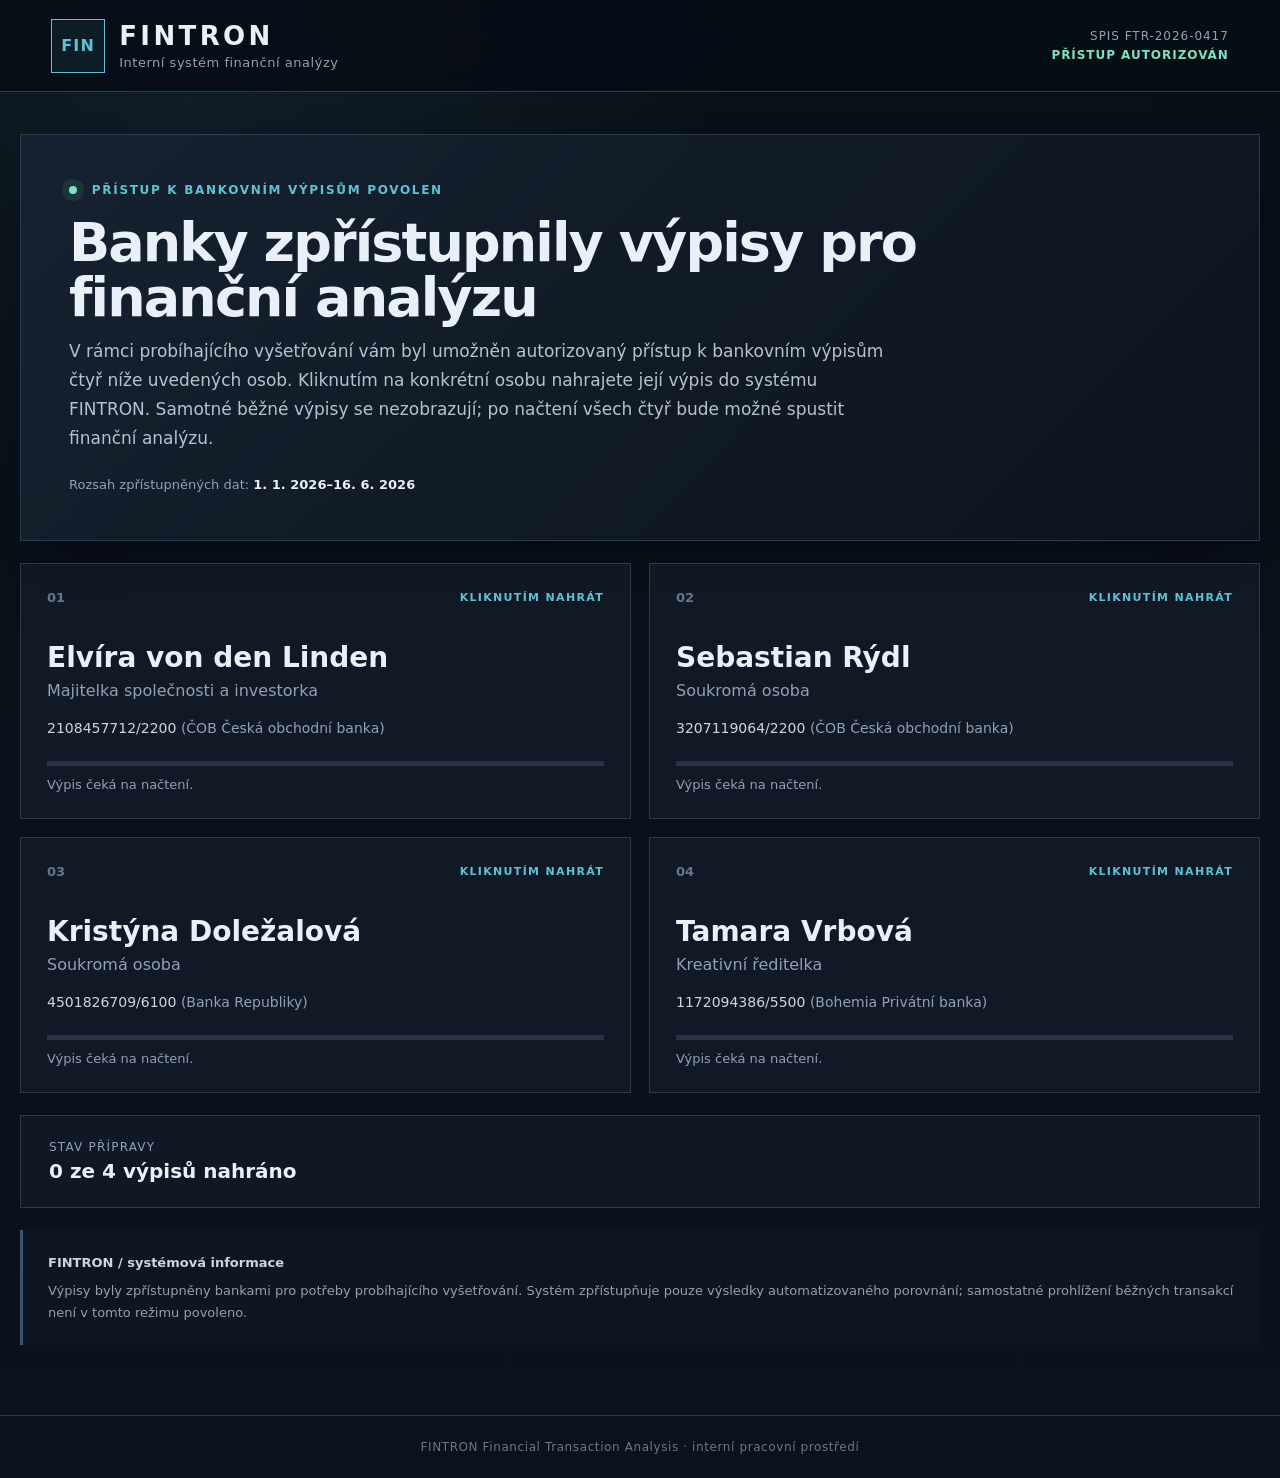
==== commit 58c18632: "Add files via upload" ====
--- a/index.html
+++ b/index.html
@@ -23,10 +23,10 @@
 
   <main class="page-shell upload-page">
     <section class="hero-panel">
-      <div class="hero-status"><span class="status-dot"></span> BANKOVNÍ DATA ZPŘÍSTUPNĚNA</div>
-      <h2>Načtení výpisů k finanční analýze</h2>
-      <p>Kliknutím na konkrétní osobu nahrajete její bankovní výpis do analytického modulu. K analýze lze přejít až po úspěšném načtení všech čtyř výpisů.</p>
-      <div class="period-line">Dostupné období: <strong>1. 1. 2026–16. 6. 2026</strong></div>
+      <div class="hero-status"><span class="status-dot"></span> PŘÍSTUP K BANKOVNÍM VÝPISŮM POVOLEN</div>
+      <h2>Banky zpřístupnily výpisy pro finanční analýzu</h2>
+      <p>V rámci probíhajícího vyšetřování vám byl umožněn autorizovaný přístup k bankovním výpisům čtyř níže uvedených osob. Kliknutím na konkrétní osobu nahrajete její výpis do systému FINTRON. Samotné běžné výpisy se nezobrazují; po načtení všech čtyř bude možné spustit finanční analýzu.</p>
+      <div class="period-line">Rozsah zpřístupněných dat: <strong>1. 1. 2026–16. 6. 2026</strong></div>
     </section>
 
     <section id="uploadGrid" class="upload-grid" aria-label="Výpisy osob"></section>
--- a/styles.css
+++ b/styles.css
@@ -325,3 +325,248 @@
   .analysis-tool h3 small { display: block; margin-top: 5px; white-space: normal; }
   .high-row-date, .high-row-direction, .high-row-party, .high-row-amount { padding-left: 14px; padding-right: 14px; }
 }
+
+/* --- FINTRON: kompaktní analytické rozhraní --- */
+.compact-analysis-page { padding-top: 30px; }
+.compact-topline { margin-bottom: 16px; }
+.compact-topline h2 { font-size: clamp(28px, 3vw, 40px); }
+.analysis-strips { display: grid; gap: 10px; }
+.analysis-strip {
+  display: grid;
+  grid-template-columns: minmax(285px, .8fr) minmax(520px, 1.7fr);
+  align-items: center;
+  gap: 20px;
+  padding: 17px 20px;
+  border: 1px solid var(--line);
+  background: linear-gradient(110deg, rgba(19,30,44,.97), rgba(13,22,32,.97));
+  box-shadow: 0 12px 32px rgba(0,0,0,.2);
+}
+.analysis-strip-high { grid-template-rows: auto auto; }
+.strip-heading { display: flex; align-items: center; gap: 14px; min-width: 0; }
+.strip-heading .tool-number { flex-basis: 42px; width: 42px; height: 42px; }
+.strip-heading h3 { margin: 0; font-size: 18px; line-height: 1.2; }
+.strip-heading p { margin: 4px 0 0; color: var(--muted); font-size: 12px; }
+.strip-primary-controls,
+.strip-pair-controls,
+.strip-filter-row { display: grid; align-items: end; gap: 10px; min-width: 0; }
+.strip-primary-controls { grid-template-columns: minmax(260px, 1fr) 190px; }
+.strip-pair-controls { grid-template-columns: minmax(210px, 1fr) 28px minmax(210px, 1fr) 190px; }
+.strip-filter-row {
+  grid-column: 1 / -1;
+  grid-template-columns: 145px 145px 190px minmax(260px, 1fr);
+  padding-top: 13px;
+  border-top: 1px solid rgba(76,96,119,.45);
+}
+.strip-heading label,
+.strip-primary-controls label,
+.strip-pair-controls label,
+.strip-filter-row label {
+  display: grid;
+  gap: 5px;
+  min-width: 0;
+  color: var(--muted);
+  font-size: 10px;
+  font-weight: 800;
+  letter-spacing: .075em;
+  text-transform: uppercase;
+}
+.analysis-strip select,
+.analysis-strip input[type="date"],
+.analysis-strip input[type="search"] {
+  min-height: 42px;
+  height: 42px;
+  padding-top: 9px;
+  padding-bottom: 9px;
+  font-size: 13px;
+}
+.analysis-strip .run-analysis { width: 190px; min-height: 42px; margin: 0; padding: 11px 15px; font-size: 12px; }
+.strip-symbol { align-self: end; padding-bottom: 8px; color: var(--accent); text-align: center; font-size: 20px; }
+.compact-progress { margin-top: 12px; padding: 16px 18px; }
+.compact-results { margin-top: 12px; scroll-margin-top: 100px; }
+.compact-placeholder { min-height: 170px; padding: 28px; }
+.compact-placeholder .placeholder-icon { font-size: 42px; }
+.compact-placeholder h3 { font-size: 20px; }
+
+.compact-result-heading { padding: 24px 26px; }
+.compact-result-heading h2 { margin: 8px 0 5px; font-size: clamp(25px, 3vw, 36px); }
+.compact-result-heading > p { font-size: 13px; }
+.compact-result-pair { margin-top: 18px; }
+.compact-result-pair > div { padding: 12px 14px; }
+.compact-result-pair strong { font-size: 16px; }
+.compact-result-pair span { font-size: 12px; }
+.single-account-line {
+  display: flex;
+  align-items: baseline;
+  gap: 12px;
+  margin-top: 17px;
+  padding-top: 14px;
+  border-top: 1px solid #33475d;
+}
+.single-account-line strong { font-size: 18px; }
+.single-account-line span { color: var(--muted); font-size: 12px; }
+.compact-summary {
+  display: grid;
+  border: solid var(--line);
+  border-width: 0 1px 1px;
+  background: #0f1824;
+}
+.compact-summary.three-columns { grid-template-columns: repeat(3, minmax(0,1fr)); }
+.compact-summary.five-columns { grid-template-columns: repeat(5, minmax(0,1fr)); }
+.compact-summary > div { min-width: 0; padding: 14px 17px; border-right: 1px solid var(--line); }
+.compact-summary > div:last-child { border-right: 0; }
+.compact-summary span { display: block; color: var(--muted); font-size: 10px; text-transform: uppercase; letter-spacing: .075em; }
+.compact-summary strong { display: block; margin-top: 5px; font-size: clamp(15px, 1.45vw, 20px); white-space: nowrap; }
+
+.ledger-table { margin-top: 12px; border: 1px solid var(--line); background: #0d1621; overflow: hidden; }
+.ledger-head,
+.ledger-row { display: grid; align-items: stretch; }
+.ledger-head {
+  background: #172536;
+  color: #9cafc2;
+  font-size: 10px;
+  font-weight: 900;
+  letter-spacing: .08em;
+  text-transform: uppercase;
+}
+.ledger-head > span,
+.ledger-head > div,
+.ledger-row > div { min-width: 0; padding: 12px 14px; border-right: 1px solid var(--line); }
+.ledger-head > :last-child,
+.ledger-row > :last-child { border-right: 0; }
+.ledger-row { border-top: 1px solid var(--line); background: #101a27; }
+.ledger-row:nth-child(odd) { background: #0f1824; }
+.ledger-row strong { display: block; font-size: 13px; }
+.ledger-row small { display: block; margin-top: 4px; color: var(--muted); font-size: 10px; line-height: 1.35; }
+.high-ledger-grid { grid-template-columns: 112px 92px minmax(220px, 1.15fr) minmax(250px, 1.35fr) 150px; }
+.high-ledger-table .ledger-row.is-incoming { box-shadow: inset 3px 0 0 var(--accent-2); }
+.high-ledger-table .ledger-row.is-outgoing { box-shadow: inset 3px 0 0 #d97976; }
+.ledger-direction { display: flex; align-items: center; gap: 8px; }
+.ledger-direction b { color: var(--accent); font-size: 21px; }
+.ledger-direction span { color: var(--muted); font-size: 11px; }
+.ledger-amount { display: grid; place-items: center end; font-size: 17px; font-weight: 900; white-space: nowrap; font-variant-numeric: tabular-nums; }
+
+.mutual-ledger-grid { grid-template-columns: minmax(190px, .82fr) minmax(340px, 1.4fr) minmax(190px, .82fr); }
+.account-column-head > span:first-child { text-align: left; }
+.account-column-head > span:nth-child(2) { text-align: center; }
+.account-column-head > span:last-child { text-align: right; }
+.account-column-head strong { display: block; color: var(--text); font-size: 13px; text-transform: none; letter-spacing: 0; }
+.account-column-head small { display: block; margin-top: 3px; color: var(--muted); font-size: 10px; font-weight: 500; letter-spacing: 0; text-transform: none; }
+.side-amount { display: grid; place-items: center start; font-size: 19px; font-weight: 900; white-space: nowrap; }
+.side-amount-right { place-items: center end; }
+.mutual-detail-cell { text-align: center; }
+.mutual-detail-top { display: flex; justify-content: center; align-items: center; gap: 10px; }
+.mutual-detail-top strong { font-size: 12px; }
+.mutual-detail-top b { color: var(--accent); font-size: 24px; line-height: 1; }
+.mutual-detail-top span { color: var(--muted); font-size: 11px; }
+.mutual-detail-cell p { margin: 5px 0 0; color: #d4dde7; font-size: 13px; }
+.mutual-detail-cell small { margin-top: 4px; }
+
+.common-account-head,
+.common-ledger-grid { display: grid; grid-template-columns: minmax(0,1fr) 180px minmax(0,1fr); }
+.common-account-head {
+  margin-top: 12px;
+  border: 1px solid var(--line);
+  background: #172536;
+  color: var(--muted);
+  font-size: 10px;
+  font-weight: 900;
+  letter-spacing: .08em;
+  text-transform: uppercase;
+}
+.common-account-head > div { padding: 12px 14px; border-right: 1px solid var(--line); }
+.common-account-head > div:last-child { border-right: 0; text-align: right; }
+.common-account-head > div:nth-child(2) { display: grid; place-items: center; text-align: center; }
+.common-account-head strong { display: block; color: var(--text); font-size: 13px; text-transform: none; letter-spacing: 0; }
+.common-account-head small { display: block; margin-top: 3px; color: var(--muted); font-size: 10px; font-weight: 500; letter-spacing: 0; text-transform: none; }
+.compact-common-results { margin-top: 8px; gap: 8px; }
+.common-ledger-card { border: 1px solid var(--line); background: #101a27; overflow: hidden; }
+.common-party-bar {
+  display: grid;
+  grid-template-columns: minmax(190px, .8fr) minmax(260px, 1.4fr) minmax(190px, .8fr);
+  align-items: center;
+  gap: 18px;
+  padding: 11px 15px;
+  border-bottom: 1px solid var(--line);
+  background: #142131;
+}
+.common-party-bar span { color: var(--accent); font-size: 10px; font-weight: 900; letter-spacing: .08em; text-transform: uppercase; }
+.common-party-bar strong { text-align: center; font-size: 16px; }
+.common-party-bar small { color: var(--muted); text-align: right; font-size: 10px; }
+.common-ledger-body > section { min-width: 0; padding: 8px; }
+.common-center-node { display: grid; place-items: center; border: solid var(--line); border-width: 0 1px; background: #0c151f; }
+.common-center-node span { color: var(--accent); text-align: center; font-size: 9px; font-weight: 900; letter-spacing: .08em; }
+.common-transaction-line {
+  display: grid;
+  grid-template-columns: 78px 24px 112px minmax(130px,1fr);
+  align-items: center;
+  gap: 7px;
+  min-height: 40px;
+  padding: 7px 8px;
+  border-bottom: 1px solid rgba(57,74,94,.58);
+  font-size: 11px;
+}
+.common-transaction-line:last-child { border-bottom: 0; }
+.common-transaction-line b { color: var(--accent); text-align: center; font-size: 18px; }
+.common-date { color: var(--muted); }
+.common-transaction-line strong { white-space: nowrap; font-size: 13px; }
+.common-note { overflow: hidden; color: #ccd6e0; text-overflow: ellipsis; white-space: nowrap; }
+.compact-no-findings { min-height: 190px; padding: 30px; }
+.compact-no-findings > span { font-size: 50px; }
+
+/* Úvodní stránka: o něco kompaktnější, ale s jasným vysvětlením přístupu. */
+.upload-page .hero-panel { padding: clamp(30px, 4vw, 48px); }
+.upload-page .hero-panel h2 { max-width: 900px; font-size: clamp(34px, 4.4vw, 54px); }
+.upload-page .upload-card { min-height: 220px; }
+
+@media (max-width: 1180px) {
+  .analysis-strip { grid-template-columns: 260px minmax(0,1fr); }
+  .strip-pair-controls { grid-template-columns: minmax(180px,1fr) 26px minmax(180px,1fr) 170px; }
+  .strip-primary-controls { grid-template-columns: minmax(220px,1fr) 170px; }
+  .analysis-strip .run-analysis { width: 170px; }
+  .strip-filter-row { grid-template-columns: 135px 135px 175px minmax(220px,1fr); }
+  .compact-summary.five-columns { grid-template-columns: repeat(3,minmax(0,1fr)); }
+  .compact-summary.five-columns > div:nth-child(3) { border-right: 0; }
+  .compact-summary.five-columns > div:nth-child(-n+3) { border-bottom: 1px solid var(--line); }
+  .high-ledger-grid { grid-template-columns: 105px 82px minmax(190px,1fr) minmax(210px,1.15fr) 135px; }
+  .common-account-head, .common-ledger-grid { grid-template-columns: minmax(0,1fr) 145px minmax(0,1fr); }
+  .common-transaction-line { grid-template-columns: 72px 22px 98px minmax(90px,1fr); }
+}
+
+@media (max-width: 940px) {
+  .analysis-strip { grid-template-columns: 1fr; gap: 14px; }
+  .analysis-strip-high { grid-template-rows: auto; }
+  .strip-filter-row { grid-column: auto; grid-template-columns: repeat(2,minmax(0,1fr)); }
+  .strip-filter-row .counterparty-search { grid-column: 1 / -1; }
+  .strip-pair-controls { grid-template-columns: 1fr 30px 1fr; }
+  .strip-pair-controls .run-analysis { grid-column: 1 / -1; width: 100%; }
+  .strip-primary-controls .run-analysis { width: 100%; }
+  .high-ledger-table { overflow-x: auto; }
+  .high-ledger-grid { min-width: 820px; }
+  .common-account-head, .common-ledger-grid { grid-template-columns: 1fr; }
+  .common-account-head > div { border-right: 0; border-bottom: 1px solid var(--line); text-align: left !important; }
+  .common-account-head > div:nth-child(2) { display: none; }
+  .common-account-head > div:last-child { border-bottom: 0; }
+  .common-center-node { min-height: 36px; border-width: 1px 0; }
+  .common-party-bar { grid-template-columns: 1fr; gap: 4px; text-align: left; }
+  .common-party-bar strong, .common-party-bar small { text-align: left; }
+}
+
+@media (max-width: 680px) {
+  .analysis-strip { padding: 15px; }
+  .strip-primary-controls,
+  .strip-pair-controls,
+  .strip-filter-row { grid-template-columns: 1fr; }
+  .strip-symbol { padding: 0; transform: rotate(90deg); }
+  .strip-filter-row .counterparty-search { grid-column: auto; }
+  .compact-summary.three-columns,
+  .compact-summary.five-columns { grid-template-columns: 1fr; }
+  .compact-summary > div { border-right: 0; border-bottom: 1px solid var(--line) !important; }
+  .compact-summary > div:last-child { border-bottom: 0 !important; }
+  .compact-result-pair { grid-template-columns: 1fr; }
+  .compact-result-pair b { transform: rotate(90deg); }
+  .compact-result-pair > div:last-child { text-align: left; }
+  .single-account-line { align-items: flex-start; flex-direction: column; gap: 4px; }
+  .mutual-ledger-table { overflow-x: auto; }
+  .mutual-ledger-grid { min-width: 700px; }
+  .common-transaction-line { grid-template-columns: 72px 22px 96px minmax(100px,1fr); }
+}
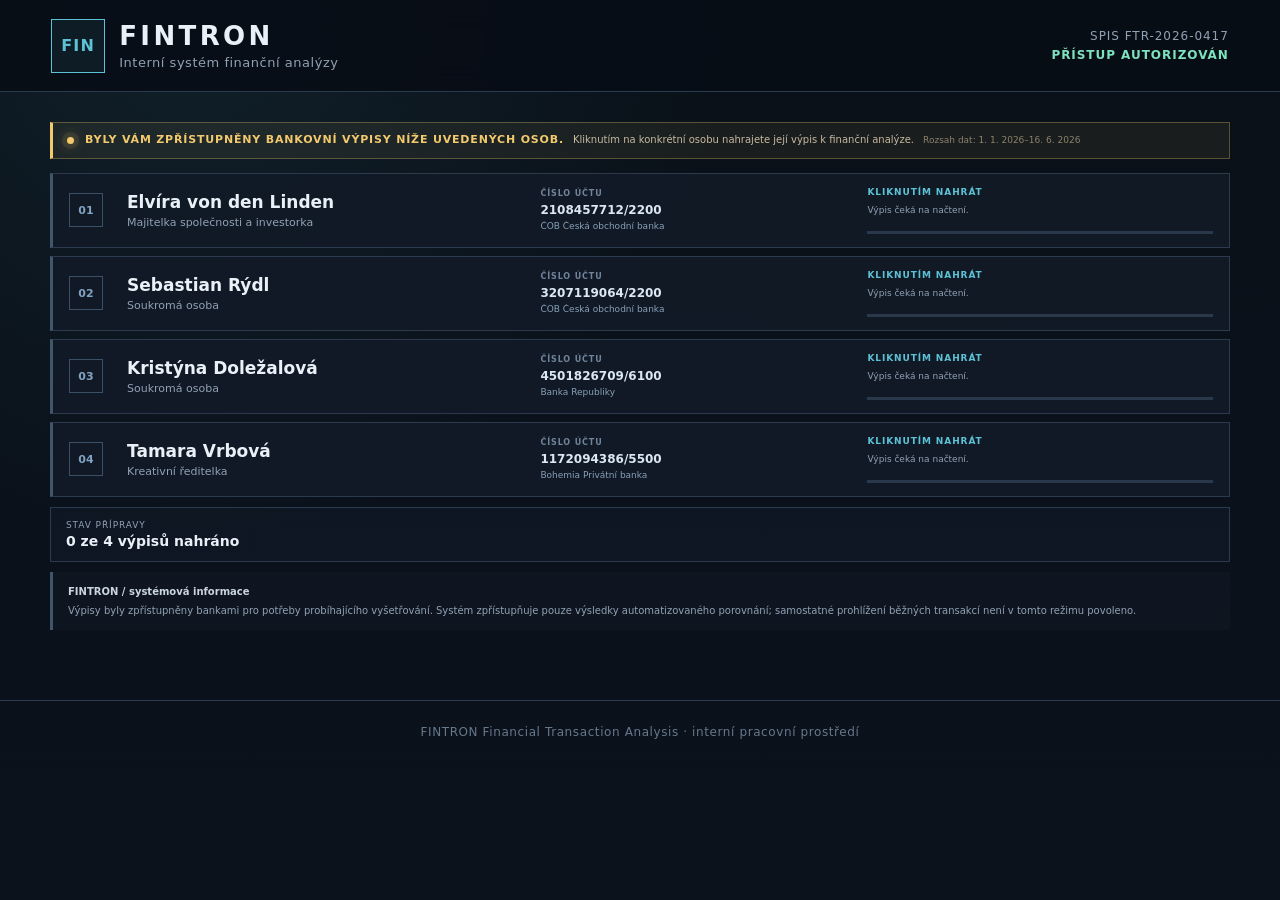
==== commit 665369fb: "Add files via upload" ====
--- a/index.html
+++ b/index.html
@@ -4,7 +4,273 @@
   <meta charset="utf-8">
   <meta name="viewport" content="width=device-width, initial-scale=1">
   <title>FINTRON – Načtení bankovních výpisů</title>
-  <link rel="stylesheet" href="styles.css">
+  <link rel="stylesheet" href="styles.css?v=20260725d">
+  <style>
+    /* Oprava úvodní stránky vložená přímo do index.html.
+       Díky tomu není nutné měnit styles.css. */
+    .upload-page {
+      width: min(1180px, calc(100% - 32px));
+      padding-top: 30px;
+    }
+
+    /* Úzké systémové oznámení – není to nadpis ani velká karta. */
+    .access-notice {
+      display: flex !important;
+      align-items: center;
+      gap: 11px;
+      min-height: 0 !important;
+      margin: 0 0 14px !important;
+      padding: 10px 14px !important;
+      border: 1px solid rgba(242, 201, 109, .30) !important;
+      border-left: 3px solid #f2c96d !important;
+      background: rgba(242, 201, 109, .065) !important;
+      box-shadow: none !important;
+    }
+    .access-notice > div {
+      display: flex !important;
+      flex-wrap: wrap;
+      align-items: baseline;
+      gap: 4px 9px;
+      min-width: 0;
+    }
+    .access-notice strong {
+      margin: 0 !important;
+      color: #f2c96d !important;
+      font-size: 11px !important;
+      line-height: 1.35 !important;
+      font-weight: 850 !important;
+      letter-spacing: .075em !important;
+      text-transform: uppercase;
+    }
+    .access-notice span:not(.access-pulse) {
+      color: #c7baa0 !important;
+      font-size: 10px !important;
+      line-height: 1.4 !important;
+    }
+    .access-notice small {
+      margin-left: auto;
+      color: #8e826c !important;
+      font-size: 9px !important;
+      line-height: 1.4 !important;
+      white-space: nowrap;
+    }
+    .access-pulse {
+      flex: 0 0 auto;
+      width: 7px !important;
+      height: 7px !important;
+      border-radius: 50%;
+      background: #f2c96d !important;
+      box-shadow: 0 0 0 5px rgba(242,201,109,.08), 0 0 13px rgba(242,201,109,.65) !important;
+      animation: fintronAccessPulse 1.35s infinite;
+    }
+    @keyframes fintronAccessPulse {
+      50% { opacity: .35; transform: scale(.78); }
+    }
+
+    /* Osoby vždy jako kompaktní řádky, nikoli velké čtverce. */
+    .upload-grid {
+      display: grid !important;
+      grid-template-columns: 1fr !important;
+      gap: 8px !important;
+      margin-top: 0 !important;
+    }
+    .upload-card,
+    .upload-page .upload-card {
+      display: grid !important;
+      grid-template-columns: 42px minmax(230px, 1.15fr) minmax(210px, .9fr) minmax(240px, 1fr) !important;
+      align-items: center !important;
+      gap: 16px !important;
+      width: 100% !important;
+      min-height: 0 !important;
+      margin: 0 !important;
+      padding: 13px 16px !important;
+      border: 1px solid #2b3a4d !important;
+      border-left: 3px solid #40566d !important;
+      border-radius: 0 !important;
+      background: rgba(17,26,38,.9) !important;
+      text-align: left !important;
+      box-shadow: none !important;
+      transform: none !important;
+    }
+    .upload-card:hover {
+      border-left-color: #5dc2d6 !important;
+      background: #142131 !important;
+      transform: none !important;
+    }
+    .upload-card.is-loading { border-left-color: #f2c96d !important; }
+    .upload-card.is-loaded {
+      border-left-color: #7de2be !important;
+      background: linear-gradient(90deg, rgba(19,41,43,.72), rgba(16,29,39,.9)) !important;
+    }
+    .person-index {
+      display: grid !important;
+      place-items: center;
+      width: 34px !important;
+      height: 34px !important;
+      color: #82a2c2 !important;
+      border: 1px solid #3a5067;
+      font-size: 11px !important;
+      font-weight: 900;
+    }
+    .upload-identity { min-width: 0; }
+    .upload-card h3 {
+      margin: 0 !important;
+      color: #e9f0f7;
+      font-size: 17px !important;
+      line-height: 1.25;
+    }
+    .upload-card p {
+      margin: 3px 0 0 !important;
+      color: #91a1b4;
+      font-size: 11px !important;
+    }
+    .account-preview {
+      min-width: 0;
+      display: grid;
+      gap: 2px;
+    }
+    .account-preview small {
+      color: #71849a;
+      font-size: 8px;
+      font-weight: 850;
+      letter-spacing: .11em;
+    }
+    .account-preview strong {
+      color: #dbe7f2;
+      font-size: 12px;
+      font-variant-numeric: tabular-nums;
+    }
+    .account-preview span {
+      overflow: hidden;
+      color: #88a0b7;
+      font-size: 9px;
+      text-overflow: ellipsis;
+      white-space: nowrap;
+    }
+    .upload-load-zone {
+      display: grid !important;
+      grid-template-columns: 1fr !important;
+      gap: 4px !important;
+      min-width: 0;
+    }
+    .upload-card-head {
+      display: flex !important;
+      justify-content: flex-start !important;
+      align-items: center;
+    }
+    .upload-state {
+      color: #5dc2d6 !important;
+      font-size: 9px !important;
+      font-weight: 900 !important;
+      letter-spacing: .1em !important;
+    }
+    .is-loaded .upload-state { color: #7de2be !important; }
+    .card-message {
+      color: #91a1b4;
+      font-size: 9px;
+      line-height: 1.35;
+    }
+    .card-progress {
+      height: 3px !important;
+      overflow: hidden;
+      background: #29384a !important;
+    }
+    .card-progress i {
+      display: block;
+      height: 100%;
+      background: linear-gradient(90deg, #5dc2d6, #7de2be);
+      transition: width .15s linear;
+    }
+
+    .upload-summary {
+      margin-top: 10px !important;
+      padding: 12px 15px !important;
+      border: 1px solid #2b3a4d;
+      background: rgba(15,24,36,.86);
+    }
+    .upload-summary span { font-size: 9px !important; }
+    .upload-summary strong { margin-top: 3px !important; font-size: 14px !important; }
+    .upload-summary .primary-action { padding: 10px 14px !important; font-size: 10px !important; }
+    .upload-page .system-note {
+      margin-top: 10px !important;
+      padding: 12px 15px !important;
+      font-size: 10px !important;
+      line-height: 1.5 !important;
+    }
+    .upload-page .system-note p { margin-top: 4px !important; }
+
+    @media (max-width: 820px) {
+      .upload-card,
+      .upload-page .upload-card {
+        grid-template-columns: 36px minmax(0,1fr) minmax(160px,.8fr) !important;
+        gap: 10px !important;
+        padding: 11px 12px !important;
+      }
+      .upload-load-zone {
+        grid-column: 2 / -1;
+        grid-template-columns: minmax(115px,.45fr) 1fr !important;
+        align-items: center;
+        gap: 8px !important;
+      }
+      .upload-card-head { grid-column: 1; }
+      .card-message { display: none; }
+      .card-progress { grid-column: 2; }
+      .access-notice small { margin-left: 0; }
+    }
+
+    @media (max-width: 560px) {
+      .upload-page {
+        width: min(100% - 18px, 1180px);
+        padding-top: 14px;
+      }
+      .access-notice {
+        align-items: flex-start;
+        margin-bottom: 8px !important;
+        padding: 8px 10px !important;
+      }
+      .access-notice > div {
+        display: block !important;
+      }
+      .access-notice strong,
+      .access-notice span:not(.access-pulse),
+      .access-notice small {
+        display: block;
+      }
+      .access-notice strong { font-size: 9px !important; }
+      .access-notice span:not(.access-pulse) { margin-top: 2px; font-size: 8px !important; }
+      .access-notice small { margin-top: 2px; font-size: 8px !important; white-space: normal; }
+
+      .upload-grid { gap: 6px !important; }
+      .upload-card,
+      .upload-page .upload-card {
+        grid-template-columns: 30px minmax(0,1fr) !important;
+        gap: 8px !important;
+        padding: 10px !important;
+      }
+      .person-index { width: 28px !important; height: 28px !important; font-size: 9px !important; }
+      .upload-identity { grid-column: 2; }
+      .upload-card h3 { font-size: 14px !important; }
+      .upload-card p { font-size: 9px !important; }
+      .account-preview {
+        grid-column: 2;
+        display: flex;
+        flex-wrap: wrap;
+        gap: 2px 7px;
+        align-items: baseline;
+      }
+      .account-preview small { display: none; }
+      .account-preview strong { font-size: 10px; }
+      .account-preview span { font-size: 8px; }
+      .upload-load-zone {
+        grid-column: 1 / -1;
+        grid-template-columns: auto 1fr !important;
+        gap: 8px !important;
+      }
+      .upload-state { font-size: 8px !important; }
+      .upload-summary { padding: 10px 11px !important; }
+      .upload-summary .primary-action { width: 100%; }
+    }
+  </style>
 </head>
 <body data-page="upload">
   <header class="topbar">
@@ -22,11 +288,13 @@
   </header>
 
   <main class="page-shell upload-page">
-    <section class="hero-panel">
-      <div class="hero-status"><span class="status-dot"></span> PŘÍSTUP K BANKOVNÍM VÝPISŮM POVOLEN</div>
-      <h2>Banky zpřístupnily výpisy pro finanční analýzu</h2>
-      <p>V rámci probíhajícího vyšetřování vám byl umožněn autorizovaný přístup k bankovním výpisům čtyř níže uvedených osob. Kliknutím na konkrétní osobu nahrajete její výpis do systému FINTRON. Samotné běžné výpisy se nezobrazují; po načtení všech čtyř bude možné spustit finanční analýzu.</p>
-      <div class="period-line">Rozsah zpřístupněných dat: <strong>1. 1. 2026–16. 6. 2026</strong></div>
+    <section class="access-notice" aria-live="polite">
+      <span class="access-pulse" aria-hidden="true"></span>
+      <div>
+        <strong>Byly vám zpřístupněny bankovní výpisy níže uvedených osob.</strong>
+        <span>Kliknutím na konkrétní osobu nahrajete její výpis k finanční analýze.</span>
+        <small>Rozsah dat: 1. 1. 2026–16. 6. 2026</small>
+      </div>
     </section>
 
     <section id="uploadGrid" class="upload-grid" aria-label="Výpisy osob"></section>
@@ -46,7 +314,7 @@
   </main>
 
   <footer>FINTRON Financial Transaction Analysis · interní pracovní prostředí</footer>
-  <script src="data.js"></script>
-  <script src="app.js"></script>
+  <script src="data.js?v=20260725d"></script>
+  <script src="app.js?v=20260725d"></script>
 </body>
 </html>
--- a/styles.css
+++ b/styles.css
@@ -570,3 +570,181 @@
   .mutual-ledger-grid { min-width: 700px; }
   .common-transaction-line { grid-template-columns: 72px 22px 96px minmax(100px,1fr); }
 }
+
+
+/* --- Revize rozhraní: řádkové nahrávání a společné filtry --- */
+.upload-page { max-width: 1180px; }
+.upload-page .hero-panel {
+  padding: 26px 30px;
+  box-shadow: 0 16px 45px rgba(0,0,0,.24);
+}
+.upload-page .hero-panel h2 {
+  max-width: none;
+  margin: 12px 0 9px;
+  font-size: clamp(28px, 3.2vw, 42px);
+  line-height: 1.08;
+}
+.upload-page .hero-panel p { max-width: 960px; font-size: 15px; line-height: 1.6; }
+.upload-page .period-line { margin-top: 15px; }
+.upload-grid {
+  display: flex;
+  flex-direction: column;
+  gap: 8px;
+  margin-top: 16px;
+}
+.upload-card,
+.upload-page .upload-card {
+  display: grid;
+  grid-template-columns: 44px minmax(220px,1.15fr) minmax(245px,.9fr) minmax(210px,.75fr);
+  align-items: center;
+  gap: 16px;
+  width: 100%;
+  min-height: 0;
+  padding: 14px 17px;
+  border-left: 3px solid #31465d;
+  text-align: left;
+}
+.upload-card:hover { transform: none; border-left-color: var(--accent); }
+.upload-card.is-loaded { border-left-color: var(--accent-2); }
+.person-index {
+  display: grid;
+  place-items: center;
+  width: 34px;
+  height: 34px;
+  border: 1px solid #354a61;
+  color: #7890a8;
+}
+.upload-identity { min-width: 0; }
+.upload-card h3 { margin: 0; font-size: 19px; line-height: 1.25; }
+.upload-card p { margin-top: 4px; font-size: 12px; }
+.account-preview { min-width: 0; margin: 0; }
+.account-preview small { display: block; color: #657a90; font-size: 9px; font-weight: 900; letter-spacing: .09em; }
+.account-preview strong { display: block; margin-top: 3px; color: #dce5ee; font-size: 13px; }
+.account-preview span { display: block; margin-top: 2px; overflow: hidden; font-size: 10px; text-overflow: ellipsis; white-space: nowrap; }
+.upload-load-zone { display: grid; grid-template-columns: 1fr; min-width: 0; }
+.upload-card-head { justify-content: flex-start; }
+.upload-state { font-size: 10px; }
+.card-message { min-height: 16px; margin-top: 3px; font-size: 11px; }
+.card-progress { height: 3px; margin-top: 7px; }
+.upload-summary { margin-top: 12px; padding: 15px 18px; }
+.upload-summary strong { font-size: 16px; }
+.upload-summary .primary-action { padding: 12px 17px; font-size: 12px; }
+.upload-page .system-note { margin-top: 12px; padding: 16px 19px; }
+
+.analysis-strip-high { grid-template-rows: auto; }
+.global-filter-bar {
+  display: grid;
+  grid-template-columns: minmax(220px,.9fr) 135px 135px 185px minmax(230px,1.15fr) 145px;
+  align-items: end;
+  gap: 10px;
+  margin-top: 10px;
+  padding: 14px 16px 11px;
+  border: 1px solid #34485e;
+  background: linear-gradient(110deg, rgba(17,28,41,.98), rgba(11,19,28,.98));
+  box-shadow: 0 10px 28px rgba(0,0,0,.18);
+}
+.global-filter-heading { display: flex; align-items: center; gap: 11px; min-width: 0; align-self: center; }
+.filter-icon { display: grid; place-items: center; width: 36px; height: 36px; border: 1px solid #3b536c; color: var(--accent); font-size: 20px; }
+.global-filter-heading h3 { margin: 0; font-size: 14px; }
+.global-filter-heading p { margin: 3px 0 0; color: var(--muted); font-size: 10px; }
+.global-filter-bar label {
+  display: grid;
+  gap: 5px;
+  min-width: 0;
+  color: var(--muted);
+  font-size: 9px;
+  font-weight: 900;
+  letter-spacing: .075em;
+  text-transform: uppercase;
+}
+.global-filter-bar select,
+.global-filter-bar input[type="date"],
+.global-filter-bar input[type="search"] {
+  width: 100%;
+  min-height: 39px;
+  height: 39px;
+  padding: 8px 11px;
+  font-size: 12px;
+}
+.filter-reset {
+  min-height: 39px;
+  padding: 9px 11px;
+  border: 1px solid #3a5068;
+  background: transparent;
+  color: #aebdcb;
+  font-size: 10px;
+  font-weight: 900;
+  letter-spacing: .055em;
+  cursor: pointer;
+}
+.filter-reset:hover { border-color: var(--accent); color: var(--text); }
+.filter-explanation {
+  grid-column: 1 / -1;
+  margin: 0;
+  padding-top: 8px;
+  border-top: 1px solid rgba(66,87,109,.38);
+  color: #74879b;
+  font-size: 10px;
+}
+
+@media (max-width: 1080px) {
+  .upload-card,
+  .upload-page .upload-card { grid-template-columns: 40px minmax(190px,1fr) minmax(210px,.8fr) minmax(190px,.72fr); gap: 12px; }
+  .global-filter-bar { grid-template-columns: 220px repeat(3,minmax(130px,1fr)); }
+  .global-search { grid-column: 2 / 4; }
+  .filter-reset { grid-column: 4; }
+}
+
+@media (max-width: 760px) {
+  .topbar { min-height: 72px; padding: 12px 14px; }
+  .brand-mark { width: 42px; height: 42px; font-size: 12px; }
+  .brand h1 { font-size: 19px; }
+  .brand p { display: none; }
+  .case-meta span { display: none; }
+  .case-meta { font-size: 9px; }
+  .page-shell { width: min(100% - 20px, 1440px); padding-top: 16px; }
+  .upload-page .hero-panel { padding: 20px 18px; }
+  .upload-page .hero-panel h2 { margin-top: 10px; font-size: 25px; }
+  .upload-page .hero-panel p { font-size: 13px; line-height: 1.55; }
+  .hero-status { font-size: 9px; }
+  .upload-card,
+  .upload-page .upload-card {
+    grid-template-columns: 36px minmax(0,1fr) auto;
+    gap: 8px 10px;
+    padding: 12px 11px;
+  }
+  .person-index { grid-row: 1 / 3; width: 30px; height: 30px; }
+  .upload-identity { grid-column: 2; }
+  .upload-card h3 { font-size: 16px; }
+  .upload-card p { font-size: 10px; }
+  .account-preview { grid-column: 2 / 4; }
+  .account-preview small { display: none; }
+  .account-preview strong { display: inline; font-size: 11px; }
+  .account-preview span { display: inline; margin-left: 5px; font-size: 9px; white-space: normal; }
+  .upload-load-zone { grid-column: 2 / 4; grid-template-columns: 1fr auto; align-items: center; gap: 8px; }
+  .upload-card-head { grid-column: 2; grid-row: 1; justify-content: flex-end; }
+  .card-message { grid-column: 1; grid-row: 1; margin: 0; font-size: 9px; }
+  .card-progress { grid-column: 1 / -1; grid-row: 2; margin-top: 2px; }
+  .upload-summary { align-items: stretch; flex-direction: column; padding: 13px 14px; }
+  .upload-summary .primary-action { width: 100%; }
+
+  .global-filter-bar { grid-template-columns: repeat(2,minmax(0,1fr)); padding: 13px; }
+  .global-filter-heading { grid-column: 1 / -1; }
+  .global-search { grid-column: 1 / -1; }
+  .filter-reset { grid-column: 1 / -1; }
+  .filter-explanation { font-size: 9px; }
+}
+
+@media (max-width: 480px) {
+  .upload-card,
+  .upload-page .upload-card { grid-template-columns: 32px minmax(0,1fr); }
+  .person-index { grid-row: 1 / 2; }
+  .upload-identity { grid-column: 2; }
+  .account-preview,
+  .upload-load-zone { grid-column: 1 / -1; }
+  .upload-state { font-size: 9px; }
+  .global-filter-bar { grid-template-columns: 1fr; }
+  .global-filter-heading,
+  .global-search,
+  .filter-reset { grid-column: 1; }
+}
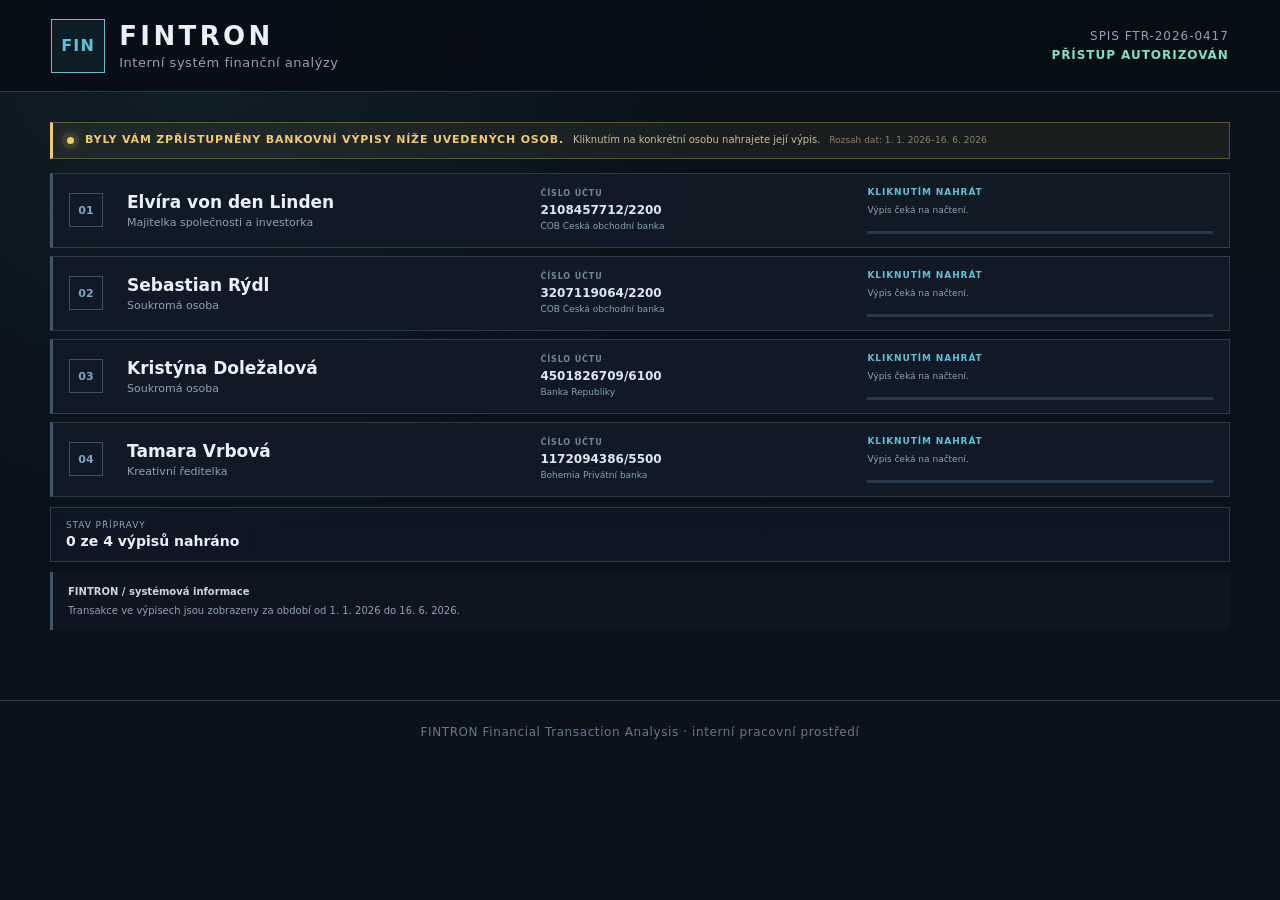
==== commit ab50f657: "Update index.html" ====
--- a/index.html
+++ b/index.html
@@ -26,6 +26,7 @@
       background: rgba(242, 201, 109, .065) !important;
       box-shadow: none !important;
     }
+
     .access-notice > div {
       display: flex !important;
       flex-wrap: wrap;
@@ -33,6 +34,7 @@
       gap: 4px 9px;
       min-width: 0;
     }
+
     .access-notice strong {
       margin: 0 !important;
       color: #f2c96d !important;
@@ -42,11 +44,13 @@
       letter-spacing: .075em !important;
       text-transform: uppercase;
     }
+
     .access-notice span:not(.access-pulse) {
       color: #c7baa0 !important;
       font-size: 10px !important;
       line-height: 1.4 !important;
     }
+
     .access-notice small {
       margin-left: auto;
       color: #8e826c !important;
@@ -54,6 +58,7 @@
       line-height: 1.4 !important;
       white-space: nowrap;
     }
+
     .access-pulse {
       flex: 0 0 auto;
       width: 7px !important;
@@ -63,6 +68,7 @@
       box-shadow: 0 0 0 5px rgba(242,201,109,.08), 0 0 13px rgba(242,201,109,.65) !important;
       animation: fintronAccessPulse 1.35s infinite;
     }
+
     @keyframes fintronAccessPulse {
       50% { opacity: .35; transform: scale(.78); }
     }
@@ -74,6 +80,7 @@
       gap: 8px !important;
       margin-top: 0 !important;
     }
+
     .upload-card,
     .upload-page .upload-card {
       display: grid !important;
@@ -92,16 +99,22 @@
       box-shadow: none !important;
       transform: none !important;
     }
+
     .upload-card:hover {
       border-left-color: #5dc2d6 !important;
       background: #142131 !important;
       transform: none !important;
     }
-    .upload-card.is-loading { border-left-color: #f2c96d !important; }
+
+    .upload-card.is-loading {
+      border-left-color: #f2c96d !important;
+    }
+
     .upload-card.is-loaded {
       border-left-color: #7de2be !important;
       background: linear-gradient(90deg, rgba(19,41,43,.72), rgba(16,29,39,.9)) !important;
     }
+
     .person-index {
       display: grid !important;
       place-items: center;
@@ -112,34 +125,43 @@
       font-size: 11px !important;
       font-weight: 900;
     }
-    .upload-identity { min-width: 0; }
+
+    .upload-identity {
+      min-width: 0;
+    }
+
     .upload-card h3 {
       margin: 0 !important;
       color: #e9f0f7;
       font-size: 17px !important;
       line-height: 1.25;
     }
+
     .upload-card p {
       margin: 3px 0 0 !important;
       color: #91a1b4;
       font-size: 11px !important;
     }
+
     .account-preview {
       min-width: 0;
       display: grid;
       gap: 2px;
     }
+
     .account-preview small {
       color: #71849a;
       font-size: 8px;
       font-weight: 850;
       letter-spacing: .11em;
     }
+
     .account-preview strong {
       color: #dbe7f2;
       font-size: 12px;
       font-variant-numeric: tabular-nums;
     }
+
     .account-preview span {
       overflow: hidden;
       color: #88a0b7;
@@ -147,34 +169,43 @@
       text-overflow: ellipsis;
       white-space: nowrap;
     }
+
     .upload-load-zone {
       display: grid !important;
       grid-template-columns: 1fr !important;
       gap: 4px !important;
       min-width: 0;
     }
+
     .upload-card-head {
       display: flex !important;
       justify-content: flex-start !important;
       align-items: center;
     }
+
     .upload-state {
       color: #5dc2d6 !important;
       font-size: 9px !important;
       font-weight: 900 !important;
       letter-spacing: .1em !important;
     }
-    .is-loaded .upload-state { color: #7de2be !important; }
+
+    .is-loaded .upload-state {
+      color: #7de2be !important;
+    }
+
     .card-message {
       color: #91a1b4;
       font-size: 9px;
       line-height: 1.35;
     }
+
     .card-progress {
       height: 3px !important;
       overflow: hidden;
       background: #29384a !important;
     }
+
     .card-progress i {
       display: block;
       height: 100%;
@@ -188,16 +219,31 @@
       border: 1px solid #2b3a4d;
       background: rgba(15,24,36,.86);
     }
-    .upload-summary span { font-size: 9px !important; }
-    .upload-summary strong { margin-top: 3px !important; font-size: 14px !important; }
-    .upload-summary .primary-action { padding: 10px 14px !important; font-size: 10px !important; }
+
+    .upload-summary span {
+      font-size: 9px !important;
+    }
+
+    .upload-summary strong {
+      margin-top: 3px !important;
+      font-size: 14px !important;
+    }
+
+    .upload-summary .primary-action {
+      padding: 10px 14px !important;
+      font-size: 10px !important;
+    }
+
     .upload-page .system-note {
       margin-top: 10px !important;
       padding: 12px 15px !important;
       font-size: 10px !important;
       line-height: 1.5 !important;
     }
-    .upload-page .system-note p { margin-top: 4px !important; }
+
+    .upload-page .system-note p {
+      margin-top: 4px !important;
+    }
 
     @media (max-width: 820px) {
       .upload-card,
@@ -206,16 +252,29 @@
         gap: 10px !important;
         padding: 11px 12px !important;
       }
+
       .upload-load-zone {
         grid-column: 2 / -1;
         grid-template-columns: minmax(115px,.45fr) 1fr !important;
         align-items: center;
         gap: 8px !important;
       }
-      .upload-card-head { grid-column: 1; }
-      .card-message { display: none; }
-      .card-progress { grid-column: 2; }
-      .access-notice small { margin-left: 0; }
+
+      .upload-card-head {
+        grid-column: 1;
+      }
+
+      .card-message {
+        display: none;
+      }
+
+      .card-progress {
+        grid-column: 2;
+      }
+
+      .access-notice small {
+        margin-left: 0;
+      }
     }
 
     @media (max-width: 560px) {
@@ -223,34 +282,67 @@
         width: min(100% - 18px, 1180px);
         padding-top: 14px;
       }
+
       .access-notice {
         align-items: flex-start;
         margin-bottom: 8px !important;
         padding: 8px 10px !important;
       }
+
       .access-notice > div {
         display: block !important;
       }
+
       .access-notice strong,
       .access-notice span:not(.access-pulse),
       .access-notice small {
         display: block;
       }
-      .access-notice strong { font-size: 9px !important; }
-      .access-notice span:not(.access-pulse) { margin-top: 2px; font-size: 8px !important; }
-      .access-notice small { margin-top: 2px; font-size: 8px !important; white-space: normal; }
-
-      .upload-grid { gap: 6px !important; }
+
+      .access-notice strong {
+        font-size: 9px !important;
+      }
+
+      .access-notice span:not(.access-pulse) {
+        margin-top: 2px;
+        font-size: 8px !important;
+      }
+
+      .access-notice small {
+        margin-top: 2px;
+        font-size: 8px !important;
+        white-space: normal;
+      }
+
+      .upload-grid {
+        gap: 6px !important;
+      }
+
       .upload-card,
       .upload-page .upload-card {
         grid-template-columns: 30px minmax(0,1fr) !important;
         gap: 8px !important;
         padding: 10px !important;
       }
-      .person-index { width: 28px !important; height: 28px !important; font-size: 9px !important; }
-      .upload-identity { grid-column: 2; }
-      .upload-card h3 { font-size: 14px !important; }
-      .upload-card p { font-size: 9px !important; }
+
+      .person-index {
+        width: 28px !important;
+        height: 28px !important;
+        font-size: 9px !important;
+      }
+
+      .upload-identity {
+        grid-column: 2;
+      }
+
+      .upload-card h3 {
+        font-size: 14px !important;
+      }
+
+      .upload-card p {
+        font-size: 9px !important;
+      }
+
       .account-preview {
         grid-column: 2;
         display: flex;
@@ -258,21 +350,42 @@
         gap: 2px 7px;
         align-items: baseline;
       }
-      .account-preview small { display: none; }
-      .account-preview strong { font-size: 10px; }
-      .account-preview span { font-size: 8px; }
+
+      .account-preview small {
+        display: none;
+      }
+
+      .account-preview strong {
+        font-size: 10px;
+      }
+
+      .account-preview span {
+        font-size: 8px;
+      }
+
       .upload-load-zone {
         grid-column: 1 / -1;
         grid-template-columns: auto 1fr !important;
         gap: 8px !important;
       }
-      .upload-state { font-size: 8px !important; }
-      .upload-summary { padding: 10px 11px !important; }
-      .upload-summary .primary-action { width: 100%; }
+
+      .upload-state {
+        font-size: 8px !important;
+      }
+
+      .upload-summary {
+        padding: 10px 11px !important;
+      }
+
+      .upload-summary .primary-action {
+        width: 100%;
+      }
     }
   </style>
 </head>
+
 <body data-page="upload">
+
   <header class="topbar">
     <div class="brand">
       <div class="brand-mark">FIN</div>
@@ -281,6 +394,7 @@
         <p>Interní systém finanční analýzy</p>
       </div>
     </div>
+
     <div class="case-meta">
       <span>SPIS FTR-2026-0417</span>
       <strong>PŘÍSTUP AUTORIZOVÁN</strong>
@@ -288,33 +402,53 @@
   </header>
 
   <main class="page-shell upload-page">
+
     <section class="access-notice" aria-live="polite">
       <span class="access-pulse" aria-hidden="true"></span>
+
       <div>
         <strong>Byly vám zpřístupněny bankovní výpisy níže uvedených osob.</strong>
-        <span>Kliknutím na konkrétní osobu nahrajete její výpis k finanční analýze.</span>
+        <span>Kliknutím na konkrétní osobu nahrajete její výpis.</span>
         <small>Rozsah dat: 1. 1. 2026–16. 6. 2026</small>
       </div>
     </section>
 
-    <section id="uploadGrid" class="upload-grid" aria-label="Výpisy osob"></section>
+    <section
+      id="uploadGrid"
+      class="upload-grid"
+      aria-label="Výpisy osob">
+    </section>
 
     <section class="upload-summary">
       <div>
         <span>Stav přípravy</span>
         <strong id="loadedCount">0 ze 4 výpisů nahráno</strong>
       </div>
-      <button id="goAnalysis" class="primary-action" type="button" hidden>PŘEJÍT K FINANČNÍ ANALÝZE</button>
+
+      <button
+        id="goAnalysis"
+        class="primary-action"
+        type="button"
+        hidden>
+        PŘEJÍT K FINANČNÍ ANALÝZE
+      </button>
     </section>
 
     <section class="system-note">
       <strong>FINTRON / systémová informace</strong>
-      <p>Výpisy byly zpřístupněny bankami pro potřeby probíhajícího vyšetřování. Systém zpřístupňuje pouze výsledky automatizovaného porovnání; samostatné prohlížení běžných transakcí není v tomto režimu povoleno.</p>
+      <p>
+        Transakce ve výpisech jsou zobrazeny za období od 1. 1. 2026 do 16. 6. 2026.
+      </p>
     </section>
+
   </main>
 
-  <footer>FINTRON Financial Transaction Analysis · interní pracovní prostředí</footer>
+  <footer>
+    FINTRON Financial Transaction Analysis · interní pracovní prostředí
+  </footer>
+
   <script src="data.js?v=20260725d"></script>
   <script src="app.js?v=20260725d"></script>
+
 </body>
 </html>
